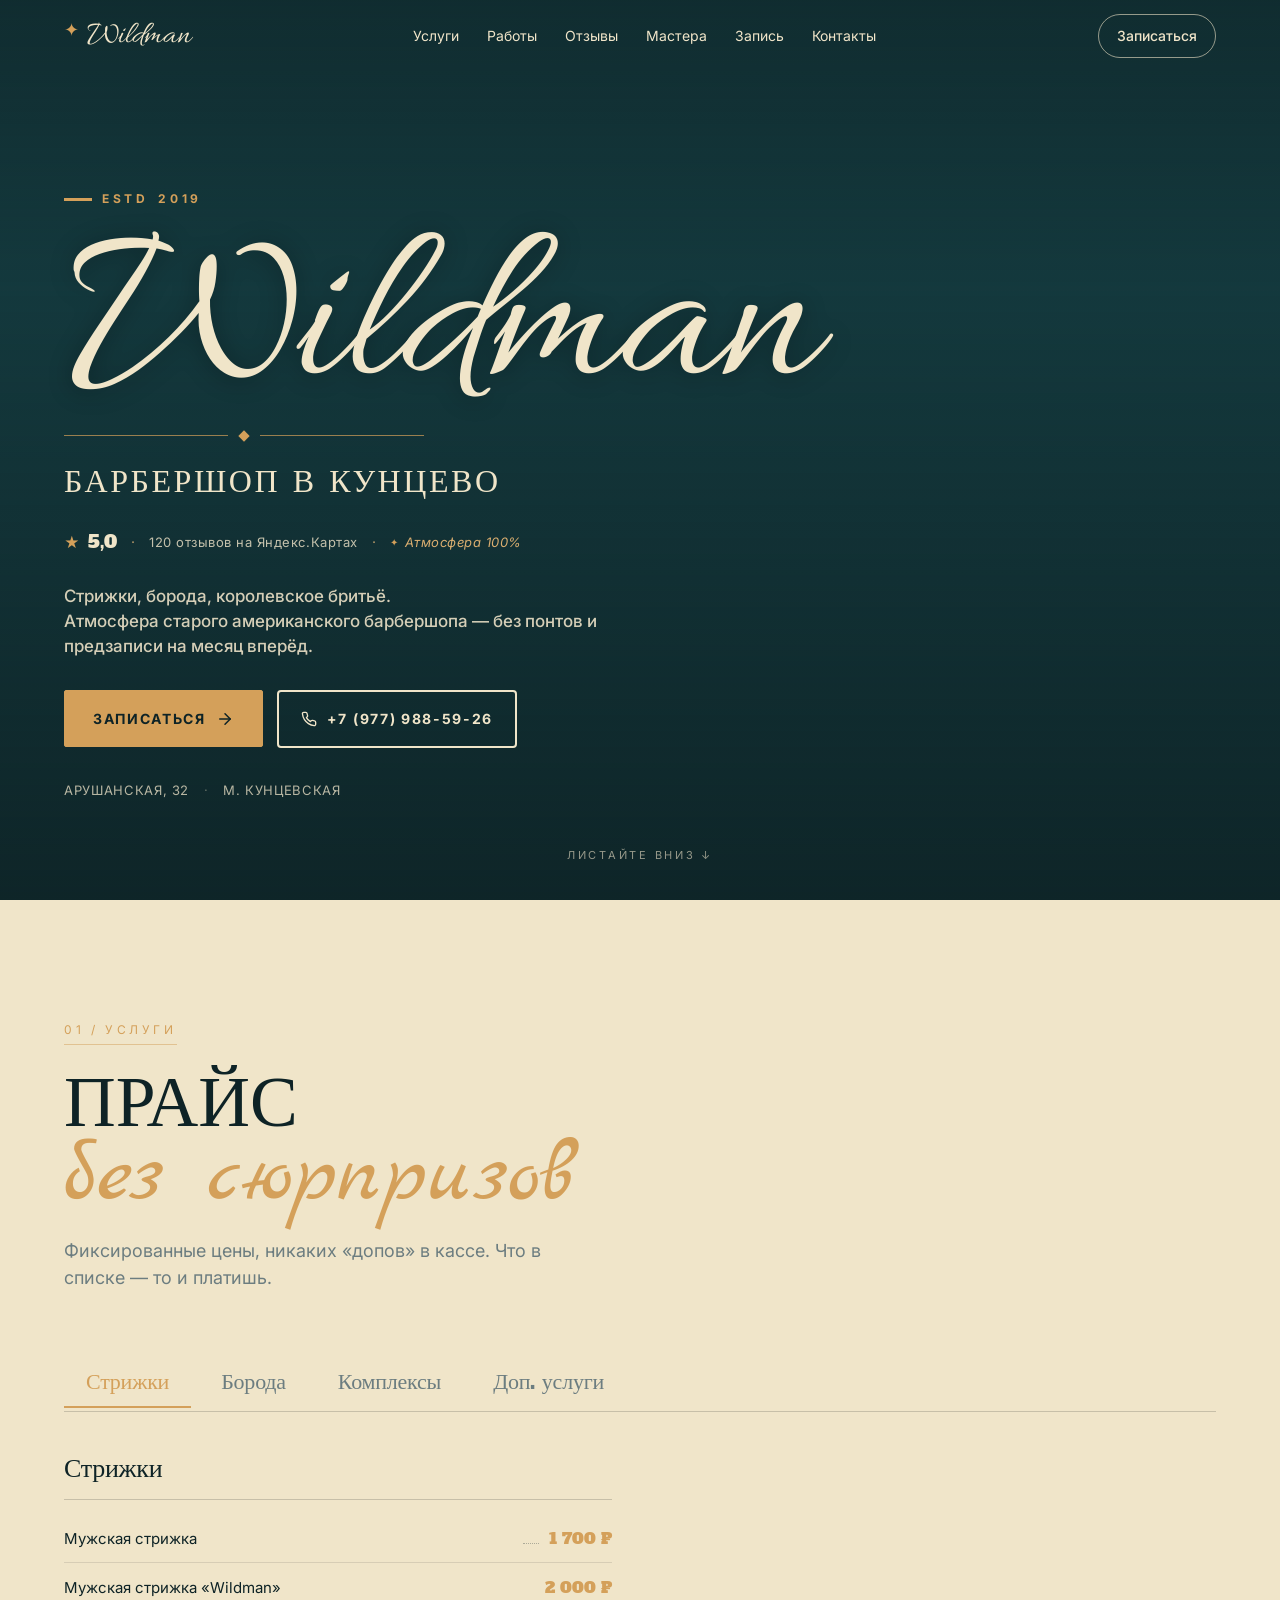
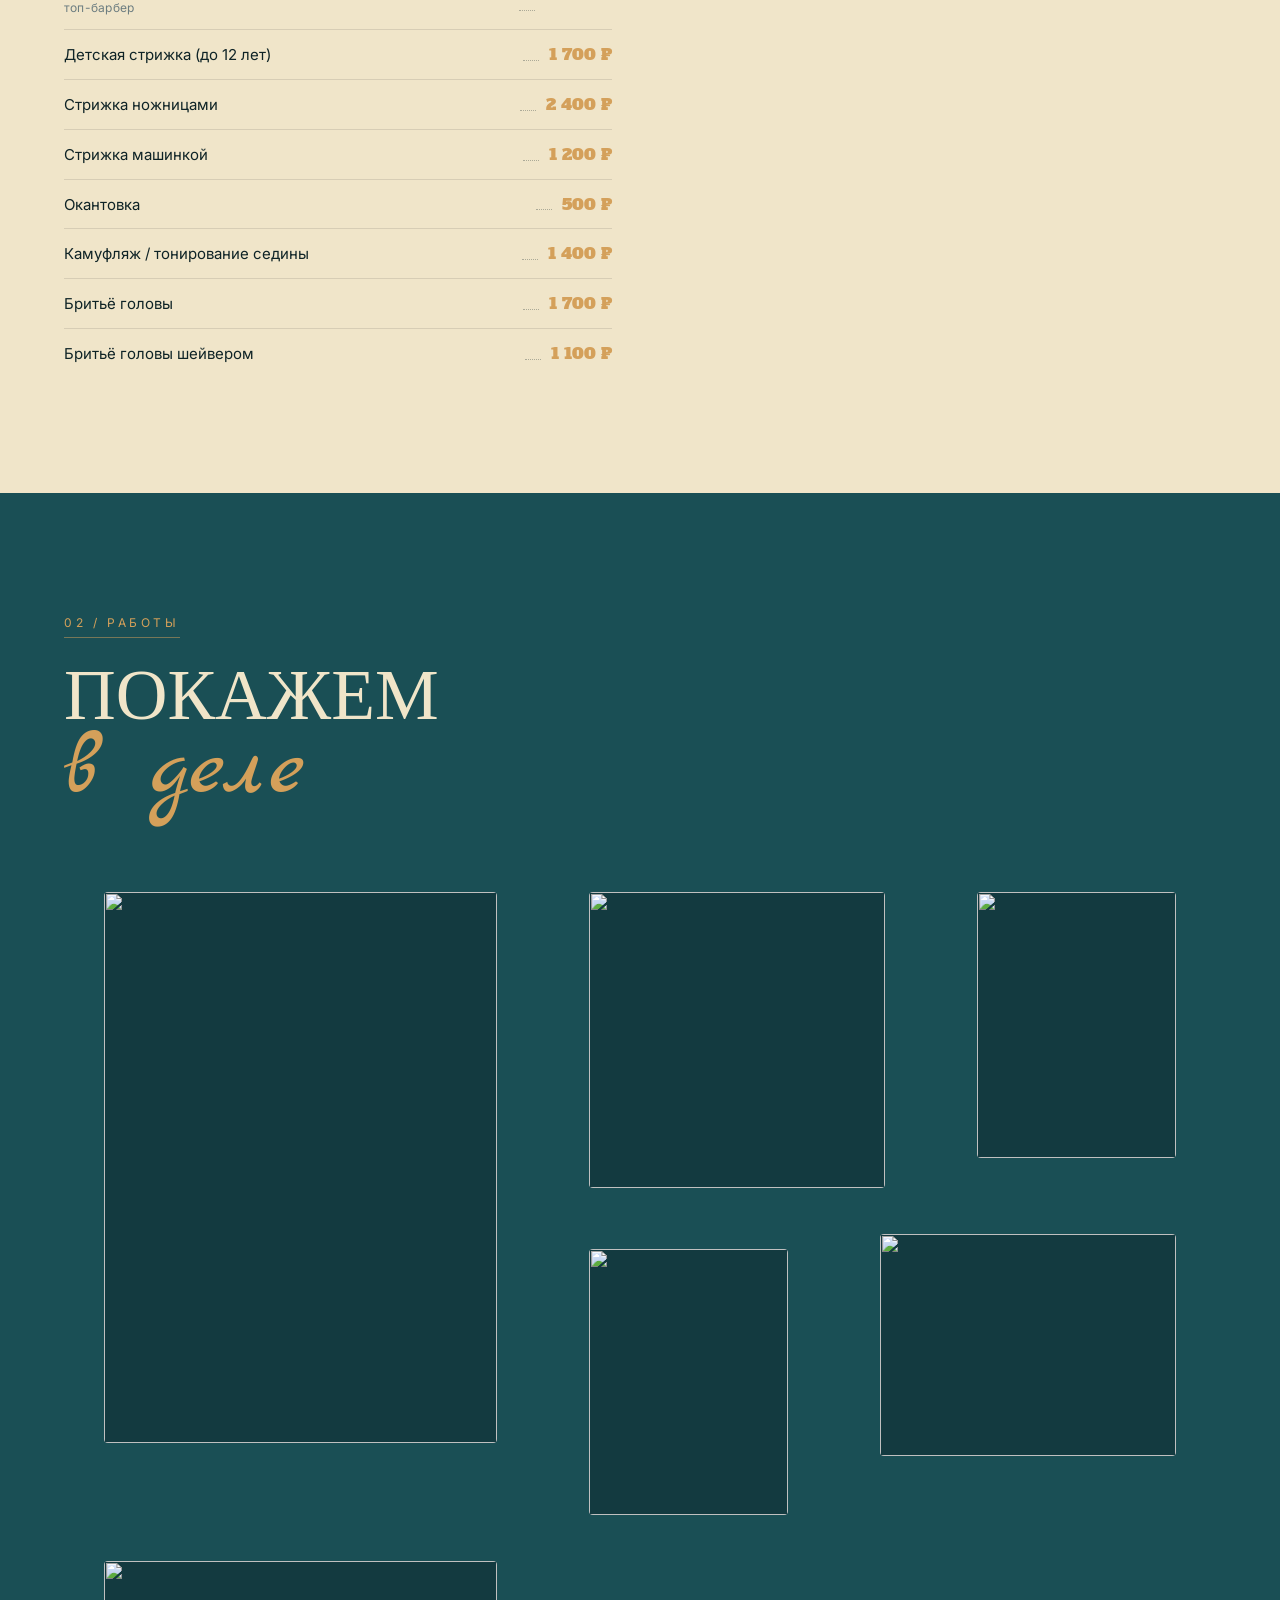
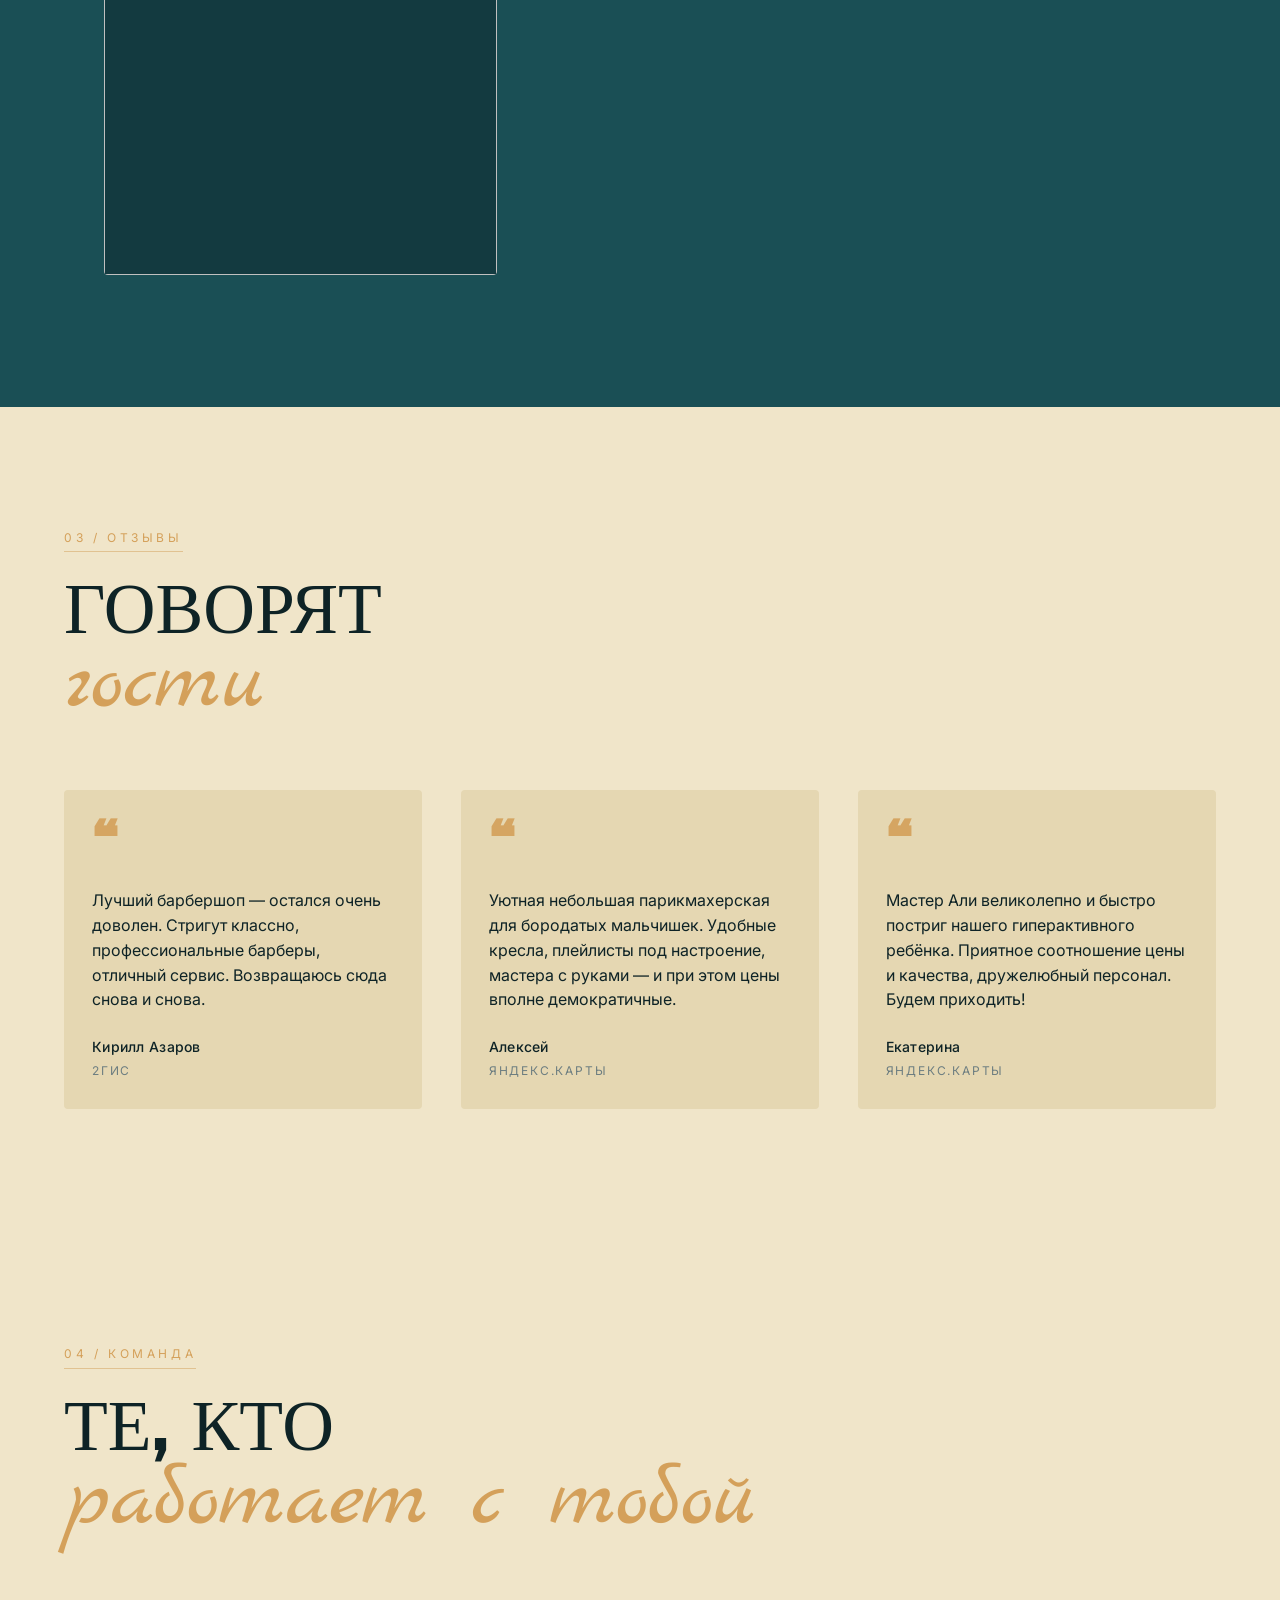
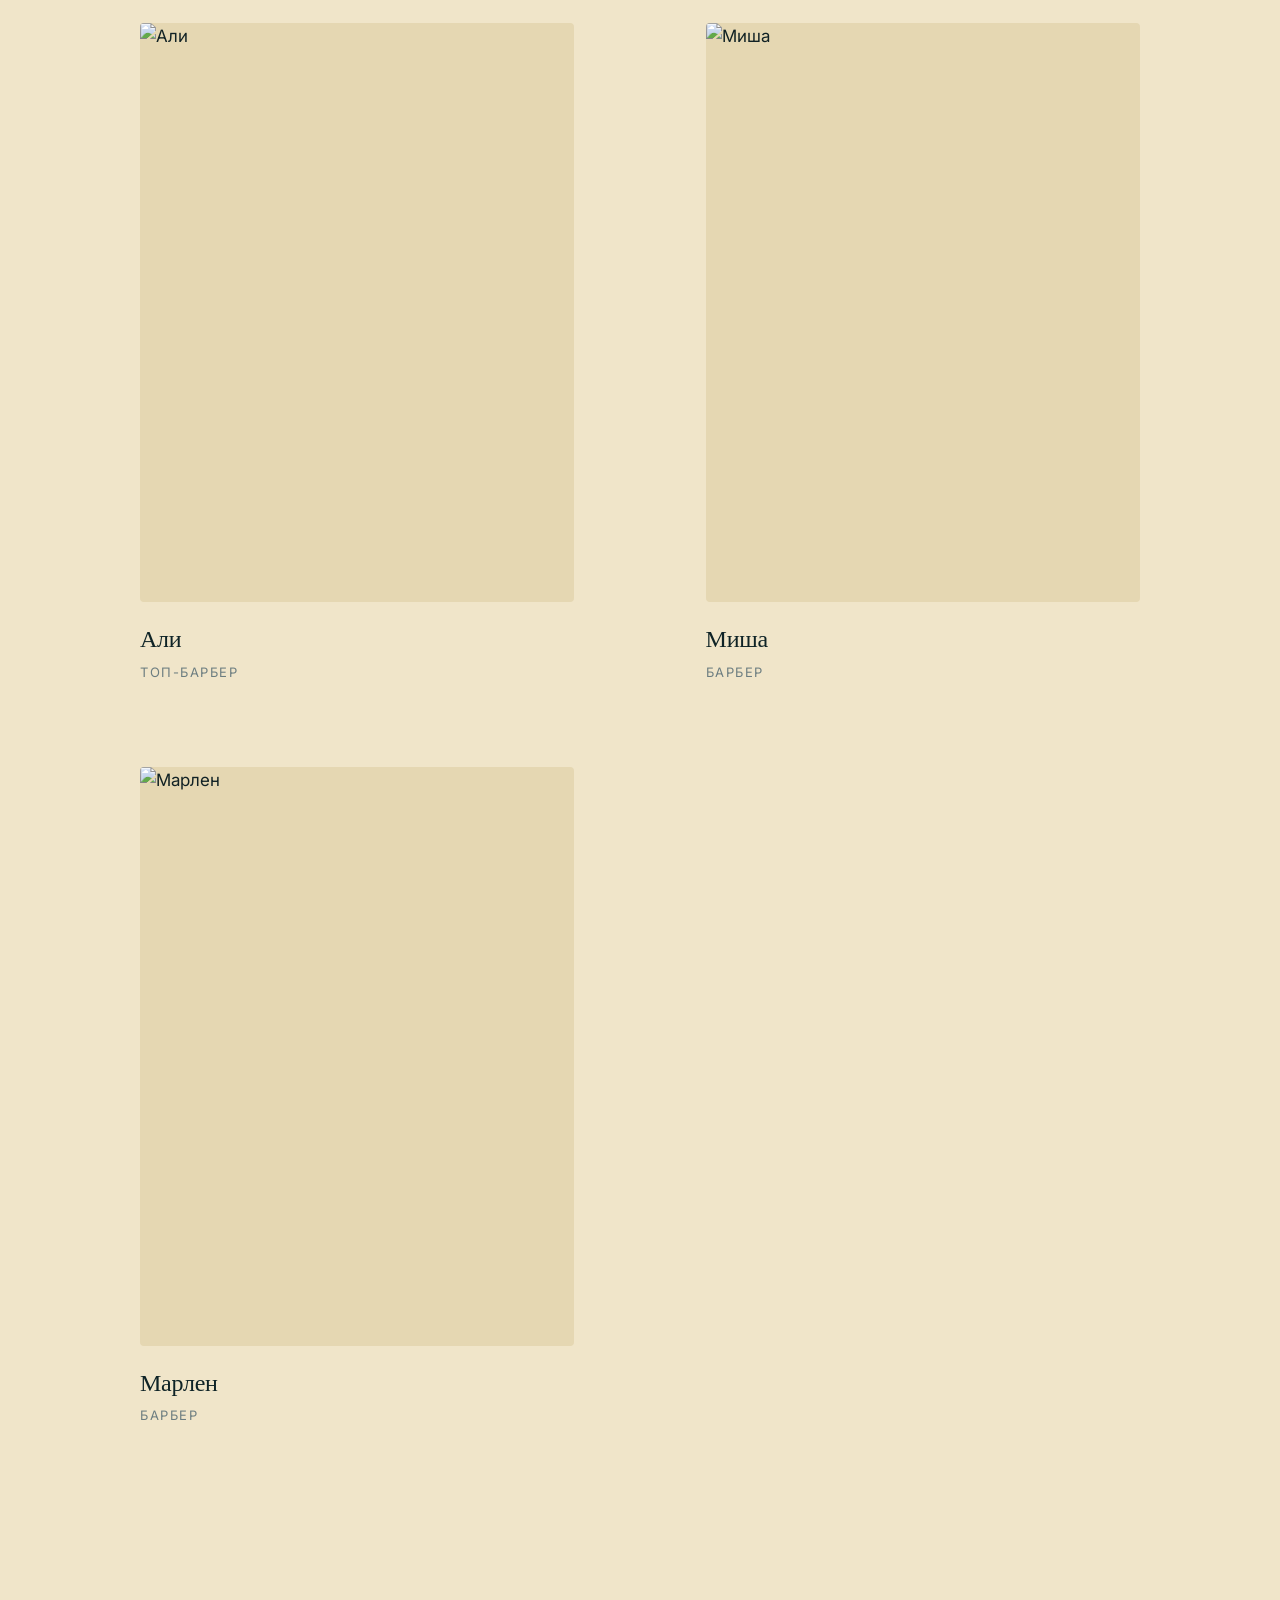
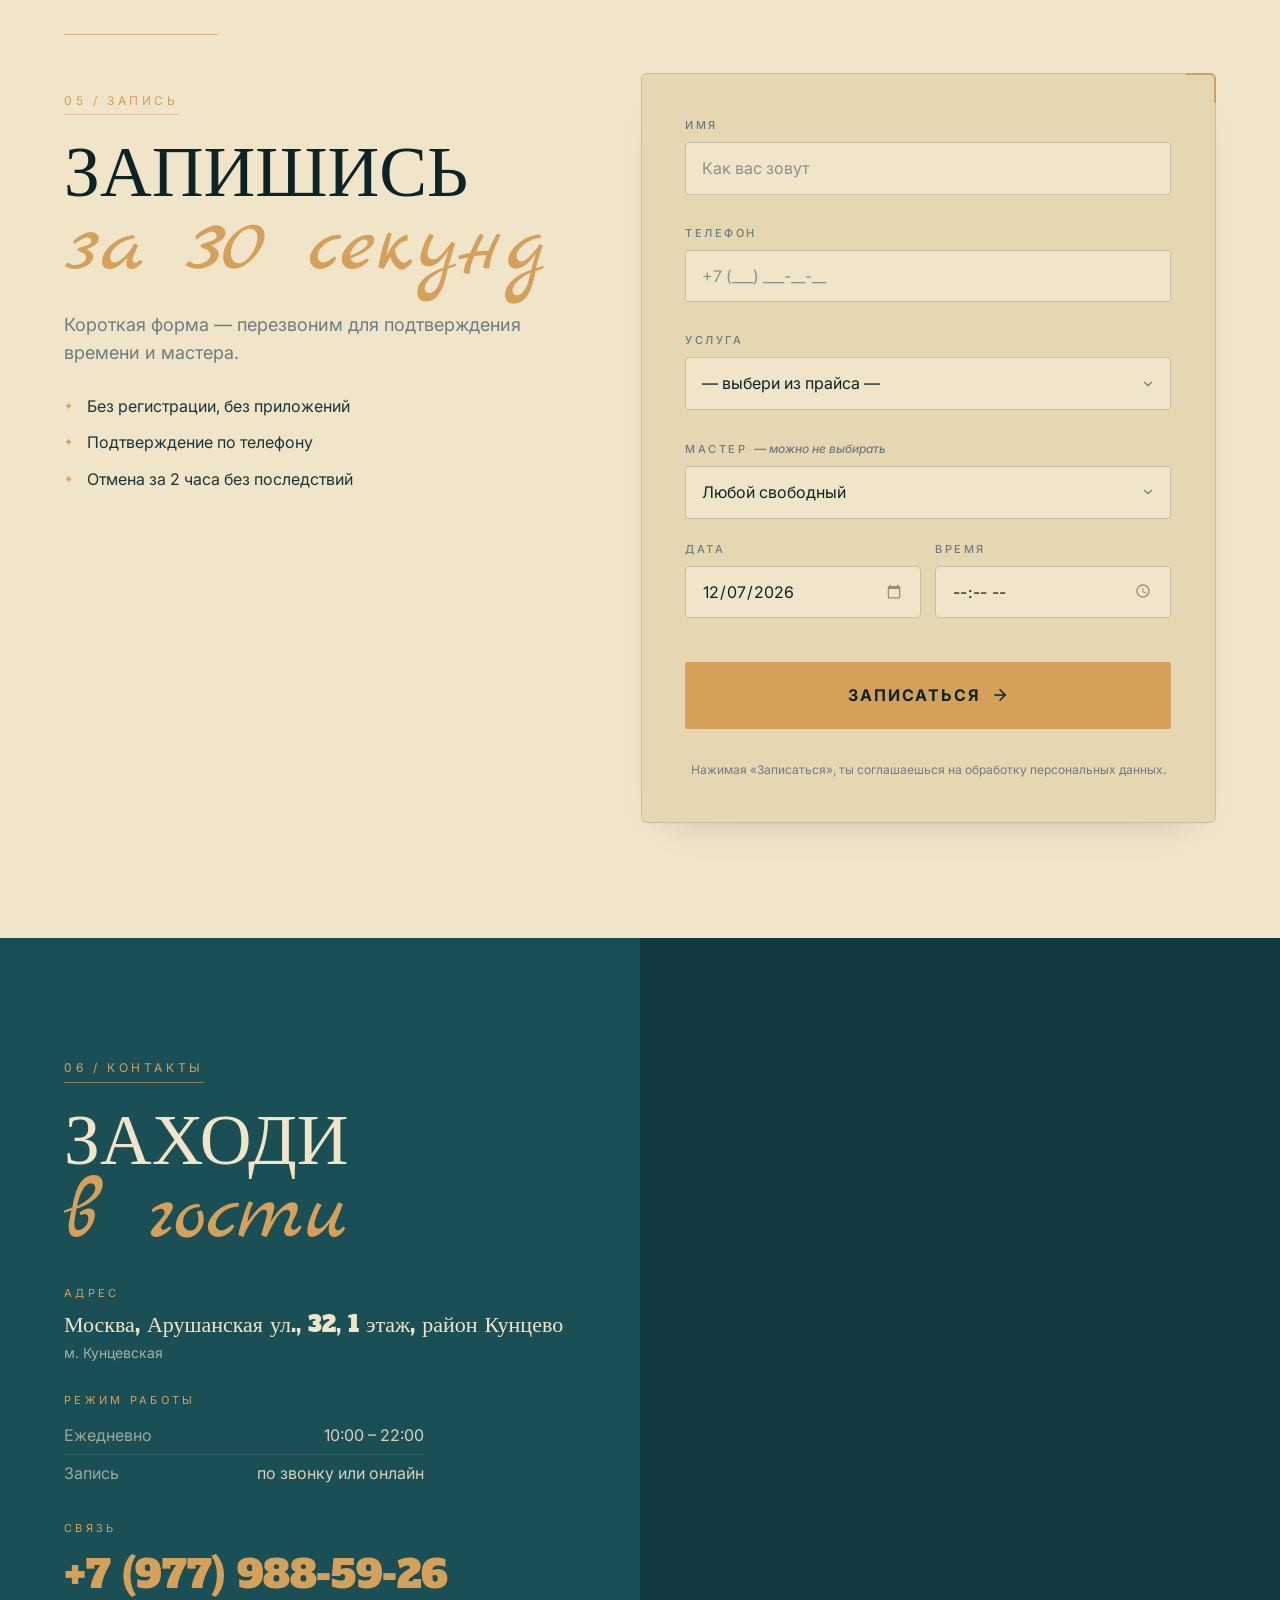
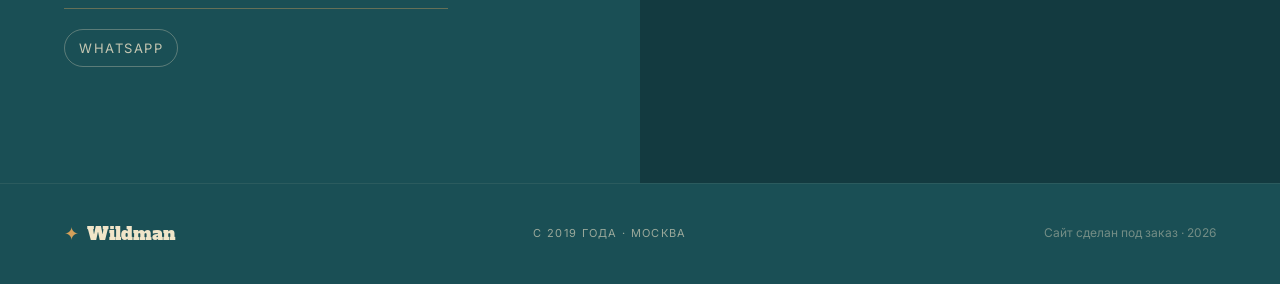
==== index.html @ efe3337f "Wildman — лендинг барбершопа в Кунцево (бирюза+латунь, Allura+Marck+Alfa Slab)" ====
<!DOCTYPE html>
<html lang="ru">
<head>
  <meta charset="UTF-8" />
  <meta name="viewport" content="width=device-width, initial-scale=1, viewport-fit=cover" />
  <title data-bind="title">Wildman · барбершоп в Кунцево</title>
  <meta name="description" content="" data-bind="meta_description" />
  <meta name="theme-color" content="#1A4F55" />

  <link rel="preconnect" href="https://fonts.googleapis.com" />
  <link rel="preconnect" href="https://fonts.gstatic.com" crossorigin />
  <link
    href="https://fonts.googleapis.com/css2?family=Allura&family=Marck+Script&family=Alfa+Slab+One&family=Inter:wght@400;500;600;700&display=swap"
    rel="stylesheet"
  />
  <link rel="stylesheet" href="style.css?v=1" />
</head>
<body>
  <!-- Шапка (мини, прилипает к верху) -->
  <header class="topbar" id="topbar">
    <a class="topbar__brand" href="#top">
      <span class="topbar__mark">✦</span>
      <span data-bind="name">—</span>
    </a>
    <nav class="topbar__nav">
      <a href="#services">Услуги</a>
      <a href="#gallery">Работы</a>
      <a href="#reviews">Отзывы</a>
      <a href="#masters">Мастера</a>
      <a href="#booking">Запись</a>
      <a href="#contacts">Контакты</a>
    </nav>
    <a class="topbar__cta" href="#booking">Записаться</a>
  </header>

  <!-- HERO -->
  <section class="hero" id="top">
    <div class="hero__media" data-bind-style="backgroundImage:hero_image_css"></div>
    <div class="hero__veil"></div>
    <div class="hero__inner">
      <div class="hero__est">
        ESTD <span data-bind="est_year">—</span>
      </div>
      <h1 class="hero__title">
        <span class="hero__title-name" data-bind="name">—</span>
      </h1>
      <div class="hero__rule" aria-hidden="true"><span class="hero__rule__diamond"></span></div>
      <p class="hero__tagline" data-bind="tagline">—</p>
      <div class="hero__trust" id="hero-trust"><!-- наполняется из config.trust --></div>
      <p class="hero__offer" data-bind="offer">—</p>
      <div class="hero__cta-row">
        <a class="btn btn--solid btn--with-arrow" href="#booking">
          <span>Записаться</span>
          <svg class="btn__arrow" viewBox="0 0 24 24" width="18" height="18" fill="none" stroke="currentColor" stroke-width="2" stroke-linecap="round" stroke-linejoin="round" aria-hidden="true"><line x1="5" y1="12" x2="19" y2="12"/><polyline points="12 5 19 12 12 19"/></svg>
        </a>
        <a class="btn btn--ghost btn--with-icon" data-bind-attr="href:phone_tel">
          <svg viewBox="0 0 24 24" width="16" height="16" fill="none" stroke="currentColor" stroke-width="2" stroke-linecap="round" stroke-linejoin="round" aria-hidden="true"><path d="M22 16.92v3a2 2 0 0 1-2.18 2 19.79 19.79 0 0 1-8.63-3.07 19.5 19.5 0 0 1-6-6 19.79 19.79 0 0 1-3.07-8.67A2 2 0 0 1 4.11 2h3a2 2 0 0 1 2 1.72 12.84 12.84 0 0 0 .7 2.81 2 2 0 0 1-.45 2.11L8.09 9.91a16 16 0 0 0 6 6l1.27-1.27a2 2 0 0 1 2.11-.45 12.84 12.84 0 0 0 2.81.7A2 2 0 0 1 22 16.92z"/></svg>
          <span data-bind="phone">—</span>
        </a>
      </div>
      <div class="hero__address">
        <span data-bind="address_short">—</span>
        <span class="dot">·</span>
        <span data-bind="metro">—</span>
      </div>
    </div>
    <div class="hero__scroll">Листайте вниз ↓</div>
  </section>

  <!-- УСЛУГИ -->
  <section class="section section--paper" id="services">
    <div class="section__head">
      <span class="eyebrow">01 / Услуги</span>
      <h2 class="section__title">Прайс<br /><em>без сюрпризов</em></h2>
      <p class="section__lede">
        Фиксированные цены, никаких «допов» в кассе. Что в списке — то и платишь.
      </p>
    </div>
    <div class="services-root" id="services-list">
      <!-- наполняется из config.services (массив → плоский список, объект с tabs[] → табы) -->
    </div>
  </section>

  <!-- ГАЛЕРЕЯ -->
  <section class="section section--dark" id="gallery">
    <div class="section__head section__head--inverse">
      <span class="eyebrow">02 / Работы</span>
      <h2 class="section__title">Покажем<br /><em>в деле</em></h2>
    </div>
    <div class="gallery" id="gallery-grid">
      <!-- наполняется из config.gallery -->
    </div>
  </section>

  <!-- ОТЗЫВЫ -->
  <section class="section section--paper" id="reviews">
    <div class="section__head">
      <span class="eyebrow">03 / Отзывы</span>
      <h2 class="section__title">Говорят<br /><em>гости</em></h2>
    </div>
    <div class="reviews" id="reviews-list">
      <!-- наполняется из config.reviews -->
    </div>
  </section>

  <!-- МАСТЕРА -->
  <section class="section section--paper" id="masters" data-section="masters">
    <div class="section__head">
      <span class="eyebrow">04 / Команда</span>
      <h2 class="section__title">Те, кто<br /><em>работает с тобой</em></h2>
    </div>
    <div class="masters" id="masters-list">
      <!-- наполняется из config.masters -->
    </div>
  </section>

  <!-- ЗАПИСЬ -->
  <section class="section section--paper section--booking" id="booking">
    <div class="booking">
      <div class="booking__head">
        <span class="eyebrow">05 / Запись</span>
        <h2 class="section__title">Запишись<br /><em>за 30 секунд</em></h2>
        <p class="section__lede">
          Короткая форма — перезвоним для подтверждения времени и мастера.
        </p>
        <ul class="booking__points">
          <li><span class="booking__bullet">✦</span> Без регистрации, без приложений</li>
          <li><span class="booking__bullet">✦</span> Подтверждение по телефону</li>
          <li><span class="booking__bullet">✦</span> Отмена за 2 часа без последствий</li>
        </ul>
      </div>

      <form class="booking__form" id="booking-form" novalidate>
        <div class="field">
          <label class="field__label" for="b-name">Имя</label>
          <input class="field__input" id="b-name" name="name" type="text" required minlength="2" autocomplete="given-name" placeholder="Как вас зовут" />
          <div class="field__error" data-error-for="name"></div>
        </div>

        <div class="field">
          <label class="field__label" for="b-phone">Телефон</label>
          <input class="field__input" id="b-phone" name="phone" type="tel" required inputmode="tel" autocomplete="tel" placeholder="+7 (___) ___-__-__" />
          <div class="field__error" data-error-for="phone"></div>
        </div>

        <div class="field">
          <label class="field__label" for="b-service">Услуга</label>
          <div class="field__select-wrap">
            <select class="field__input field__select" id="b-service" name="service" required>
              <option value="">— выбери из прайса —</option>
            </select>
            <svg class="field__select-caret" viewBox="0 0 24 24" width="14" height="14" fill="none" stroke="currentColor" stroke-width="2" stroke-linecap="round" stroke-linejoin="round" aria-hidden="true"><polyline points="6 9 12 15 18 9"/></svg>
          </div>
          <div class="field__error" data-error-for="service"></div>
        </div>

        <div class="field">
          <label class="field__label" for="b-master">
            Мастер <span class="field__opt">— можно не выбирать</span>
          </label>
          <div class="field__select-wrap">
            <select class="field__input field__select" id="b-master" name="master">
              <option value="">Любой свободный</option>
            </select>
            <svg class="field__select-caret" viewBox="0 0 24 24" width="14" height="14" fill="none" stroke="currentColor" stroke-width="2" stroke-linecap="round" stroke-linejoin="round" aria-hidden="true"><polyline points="6 9 12 15 18 9"/></svg>
          </div>
        </div>

        <div class="field-row">
          <div class="field">
            <label class="field__label" for="b-date">Дата</label>
            <input class="field__input" id="b-date" name="date" type="date" required />
            <div class="field__error" data-error-for="date"></div>
          </div>
          <div class="field">
            <label class="field__label" for="b-time">Время</label>
            <input class="field__input" id="b-time" name="time" type="time" required step="900" />
            <div class="field__error" data-error-for="time"></div>
          </div>
        </div>

        <button class="btn btn--solid btn--book btn--with-arrow" type="submit" id="booking-submit">
          <span class="btn__label">Записаться</span>
          <svg class="btn__arrow" viewBox="0 0 24 24" width="18" height="18" fill="none" stroke="currentColor" stroke-width="2" stroke-linecap="round" stroke-linejoin="round" aria-hidden="true"><line x1="5" y1="12" x2="19" y2="12"/><polyline points="12 5 19 12 12 19"/></svg>
          <svg class="btn__spinner" viewBox="0 0 24 24" width="20" height="20" fill="none" stroke="currentColor" stroke-width="2" stroke-linecap="round" aria-hidden="true"><circle cx="12" cy="12" r="9" stroke-opacity=".25"/><path d="M21 12a9 9 0 0 0-9-9"/></svg>
        </button>

        <p class="booking__legal">
          Нажимая «Записаться», ты соглашаешься на обработку персональных данных.
        </p>
      </form>

      <!-- Success state — показывается вместо формы после успешной отправки -->
      <div class="booking__success" id="booking-success" hidden>
        <span class="booking__success-mark">✦</span>
        <h3 class="booking__success-title">Заявка<br /><em>принята</em></h3>
        <p class="booking__success-lede">
          Мы свяжемся с тобой в течение часа, чтобы подтвердить время и мастера.
        </p>
        <div class="booking__success-actions">
          <a class="btn btn--ghost-dark btn--with-icon" data-bind-attr="href:phone_tel">
            <svg viewBox="0 0 24 24" width="16" height="16" fill="none" stroke="currentColor" stroke-width="2" stroke-linecap="round" stroke-linejoin="round" aria-hidden="true"><path d="M22 16.92v3a2 2 0 0 1-2.18 2 19.79 19.79 0 0 1-8.63-3.07 19.5 19.5 0 0 1-6-6 19.79 19.79 0 0 1-3.07-8.67A2 2 0 0 1 4.11 2h3a2 2 0 0 1 2 1.72 12.84 12.84 0 0 0 .7 2.81 2 2 0 0 1-.45 2.11L8.09 9.91a16 16 0 0 0 6 6l1.27-1.27a2 2 0 0 1 2.11-.45 12.84 12.84 0 0 0 2.81.7A2 2 0 0 1 22 16.92z"/></svg>
            <span>Позвонить сейчас</span>
          </a>
          <button class="booking__again" id="booking-again" type="button">или записаться ещё раз</button>
        </div>
      </div>
    </div>
  </section>

  <!-- КОНТАКТЫ -->
  <section class="section section--dark section--contacts" id="contacts">
    <div class="contacts">
      <div class="contacts__col contacts__col--info">
        <span class="eyebrow eyebrow--inverse">06 / Контакты</span>
        <h2 class="section__title section__title--inverse">
          Заходи<br /><em>в гости</em>
        </h2>

        <div class="contacts__block">
          <div class="contacts__label">Адрес</div>
          <div class="contacts__value" data-bind="address">—</div>
          <div class="contacts__sub" data-bind="metro">—</div>
        </div>

        <div class="contacts__block">
          <div class="contacts__label">Режим работы</div>
          <ul class="hours" id="hours-list">
            <!-- наполняется из config.hours -->
          </ul>
        </div>

        <div class="contacts__block">
          <div class="contacts__label">Связь</div>
          <a class="contacts__phone" data-bind-attr="href:phone_tel">
            <span data-bind="phone">—</span>
          </a>
          <div class="contacts__socials" id="contacts-socials">
            <!-- наполняется из config.* -->
          </div>
        </div>
      </div>

      <div class="contacts__col contacts__col--map">
        <div class="map" id="map">
          <!-- iframe вставляется через script.js, если задан config.map_embed_src -->
        </div>
      </div>
    </div>
  </section>

  <!-- ФУТЕР -->
  <footer class="footer">
    <div class="footer__brand">
      <span class="footer__mark">✦</span>
      <span data-bind="name">—</span>
    </div>
    <div class="footer__est">
      С <span data-bind="est_year">—</span> года · Москва
    </div>
    <div class="footer__signature">
      Сайт сделан под заказ · <span class="footer__year" id="footer-year"></span>
    </div>
  </footer>

  <!-- Плавающая кнопка записи для мобилы -->
  <a class="fab" href="#booking" aria-label="Записаться">
    <svg viewBox="0 0 24 24" width="20" height="20" fill="none" stroke="currentColor" stroke-width="2" stroke-linecap="round" stroke-linejoin="round" aria-hidden="true">
      <rect x="3" y="4" width="18" height="18" rx="2" ry="2"/>
      <line x1="16" y1="2" x2="16" y2="6"/>
      <line x1="8" y1="2" x2="8" y2="6"/>
      <line x1="3" y1="10" x2="21" y2="10"/>
      <polyline points="9 16 11 18 15 14"/>
    </svg>
    <span class="fab__label">Записаться</span>
  </a>

  <script src="config.js?v=1"></script>
  <script src="script.js?v=1"></script>
</body>
</html>
---- style.css ----
/* ============================================================
   WILDMAN · Барбершоп — Vintage Americana (бирюза + латунь)
   Шрифты: Alfa Slab One (display, slab) + Allura (script, Morgan's-style)
            + Inter (body)
   ============================================================ */

:root {
  /* Цвета (переопределяются из config.js через JS) */
  --accent: #D4A05A;
  --accent-dark: #A47836;
  --ink: #0E2326;
  --ink-soft: #1B3539;
  --muted: #6C7D80;
  --line: #C7BFA8;
  --paper: #F0E5C9;
  --paper-soft: #E5D7B2;
  --paper-dark: #1A4F55;
  --paper-dark-soft: #133A40;

  /* Типографика — Vintage Americana */
  --display: "Alfa Slab One", "Old Standard TT", "Times New Roman", serif;
  /* Marck Script — кириллица OK, Allura оставляем для брендового "Wildman" (латиница) */
  --script:       "Marck Script", "Brush Script MT", "Lucida Handwriting", cursive;
  --script-latin: "Allura", "Brush Script MT", "Lucida Handwriting", cursive;
  --body:    "Inter", -apple-system, BlinkMacSystemFont, "Segoe UI", sans-serif;

  /* Ритм */
  --section-px: clamp(20px, 5vw, 96px);
  --section-py: clamp(64px, 9vw, 140px);
  --max-w: 1320px;
}

* { box-sizing: border-box; }
html { scroll-behavior: smooth; }
body {
  margin: 0;
  font-family: var(--body);
  font-size: 17px;
  line-height: 1.55;
  color: var(--ink);
  /* Тёмный фон под всем сайтом — чтобы iOS safe-area сверху/снизу не была белой */
  background: var(--paper-dark);
  -webkit-font-smoothing: antialiased;
  text-rendering: optimizeLegibility;
}
img { max-width: 100%; display: block; }
a { color: inherit; text-decoration: none; }
button { font: inherit; cursor: pointer; }

/* ===== TOPBAR ===== */
.topbar {
  position: fixed; top: 0; left: 0; right: 0; z-index: 50;
  padding-top: max(14px, env(safe-area-inset-top));
  padding-bottom: 14px;
  padding-left: var(--section-px); padding-right: var(--section-px);
  display: flex; align-items: center; justify-content: space-between;
  /* Прозрачный над hero — фон появляется только при скролле */
  background: transparent;
  border-bottom: 1px solid transparent;
  transition: background .25s, border-color .2s, padding .2s, backdrop-filter .25s;
}
.topbar.is-scrolled {
  background: color-mix(in srgb, var(--paper) 92%, transparent);
  backdrop-filter: blur(12px);
  -webkit-backdrop-filter: blur(12px);
  border-bottom-color: var(--line);
  padding-top: max(10px, env(safe-area-inset-top));
  padding-bottom: 10px;
}
/* Над hero (когда topbar прозрачный) текст белый, чтобы читался на фото */
.topbar:not(.is-scrolled) .topbar__brand,
.topbar:not(.is-scrolled) .topbar__nav a { color: var(--paper); }
.topbar:not(.is-scrolled) .topbar__cta {
  color: var(--paper);
  border-color: color-mix(in srgb, var(--paper) 60%, transparent);
}
.topbar:not(.is-scrolled) .topbar__cta:hover {
  background: var(--paper); color: var(--ink); border-color: var(--paper);
}
.topbar__brand {
  display: inline-flex; align-items: center; gap: 8px;
  font-family: var(--script-latin); font-weight: 400;
  font-size: 32px; letter-spacing: 0;
  line-height: 1;
}
.topbar__mark { color: var(--accent); font-size: 18px; transform: translateY(-3px); }
.topbar__nav { display: flex; gap: 28px; font-size: 14px; }
.topbar__nav a {
  position: relative; padding: 6px 0;
  color: var(--ink-soft); transition: color .15s;
}
.topbar__nav a:hover { color: var(--accent); }
.topbar__cta {
  padding: 10px 18px;
  border: 1px solid var(--ink);
  border-radius: 999px;
  font-size: 14px; font-weight: 500;
  transition: background .15s, color .15s;
}
.topbar__cta:hover { background: var(--ink); color: var(--paper); }

@media (max-width: 820px) {
  .topbar { padding: 10px 16px; }
  .topbar__nav { display: none; }
  .topbar__brand { font-size: 18px; }
  .topbar__cta { padding: 8px 14px; font-size: 13px; }
}

/* ===== HERO ===== */
.hero {
  position: relative; min-height: 100vh;
  display: flex; align-items: flex-end;
  padding: 120px var(--section-px) clamp(60px, 8vw, 100px);
  color: var(--paper); overflow: hidden;
}
.hero__media {
  position: absolute; inset: 0;
  background-size: cover; background-position: center;
  transform: scale(1.05);
  animation: heroZoom 18s ease-out forwards;
}
@keyframes heroZoom { to { transform: scale(1); } }
.hero__veil {
  position: absolute; inset: 0;
  background: linear-gradient(
    180deg,
    rgba(14, 35, 38, .78) 0%,
    rgba(14, 35, 38, .50) 32%,
    rgba(14, 35, 38, .95) 100%
  );
}
.hero__inner {
  position: relative;
  max-width: 880px;
  width: 100%;
}
.hero__est {
  display: inline-flex; align-items: center; gap: 10px;
  font-family: var(--body);
  font-size: 12px; font-weight: 700;
  letter-spacing: .3em; text-transform: uppercase;
  color: var(--accent);
  padding: 6px 14px 6px 0;
  margin-bottom: 22px;
  animation: fadeUp .8s .1s both;
}
.hero__est::before {
  content: "";
  display: inline-block;
  width: 28px; height: 3px;
  background: var(--accent);
}
.hero__title {
  font-family: var(--script-latin);
  font-weight: 400;
  font-size: clamp(96px, 18vw, 280px);
  line-height: .82;
  letter-spacing: 0;
  text-transform: none;
  margin: 0 0 6px;
  color: var(--paper);
  text-shadow: 0 2px 24px rgba(0,0,0,.3);
  animation: fadeUp .9s .25s both;
}
.hero__title-name {
  display: inline-block;
  padding: 0 .02em;
}
/* двойная латунная линейка-разделитель под названием — как на старых вывесках */
.hero__rule {
  display: flex; align-items: center; gap: 12px;
  max-width: 360px;
  margin: 0 0 22px;
  animation: fadeUp .9s .35s both;
}
.hero__rule::before,
.hero__rule::after {
  content: "";
  flex: 1;
  height: 1px;
  background: var(--accent);
  opacity: .7;
}
.hero__rule__diamond {
  width: 8px; height: 8px;
  background: var(--accent);
  transform: rotate(45deg);
}
.hero__tagline {
  font-family: var(--display);
  font-size: clamp(18px, 2.6vw, 32px);
  font-weight: 400;
  font-style: normal;
  text-transform: uppercase;
  letter-spacing: .08em;
  margin: 0 0 28px;
  line-height: 1.2;
  max-width: 720px;
  color: var(--paper);
  animation: fadeUp .9s .4s both;
}
.hero__trust {
  display: flex; flex-wrap: wrap; align-items: center;
  gap: 14px;
  margin: 0 0 28px;
  font-size: 13px;
  letter-spacing: .04em;
  color: color-mix(in srgb, var(--paper) 80%, transparent);
  animation: fadeUp .9s .5s both;
}
.hero__trust:empty { display: none; }
.hero__trust-rating {
  display: inline-flex; align-items: center; gap: 7px;
  color: var(--paper);
}
.hero__trust-star { color: var(--accent); font-size: 15px; line-height: 1; }
.hero__trust-rating strong {
  font-family: var(--display); font-weight: 400;
  font-size: 18px; letter-spacing: 0;
}
.hero__trust-sep {
  color: color-mix(in srgb, var(--accent) 75%, var(--paper));
  font-size: 14px;
  opacity: .8;
  user-select: none;
}
.hero__trust-award {
  display: inline-flex; align-items: center; gap: 6px;
  font-style: italic;
  color: color-mix(in srgb, var(--accent) 80%, var(--paper));
}
.hero__trust-award::before {
  content: "✦";
  color: var(--accent);
  font-size: 10px;
  font-style: normal;
}
.hero__offer {
  font-family: var(--body);
  font-size: 17px;
  font-weight: 500;
  line-height: 1.45;
  max-width: 560px;
  margin: 0 0 32px;
  white-space: pre-line;
  color: color-mix(in srgb, var(--paper) 88%, transparent);
  animation: fadeUp .9s .55s both;
}
.hero__cta-row {
  display: flex; flex-wrap: wrap; gap: 14px;
  margin-bottom: 32px;
  animation: fadeUp .9s .7s both;
}
.hero__address {
  font-size: 13px;
  letter-spacing: .05em;
  text-transform: uppercase;
  color: color-mix(in srgb, var(--paper) 75%, transparent);
  animation: fadeUp .9s .85s both;
}
.hero__address .dot { margin: 0 10px; opacity: .5; }
.hero__scroll {
  position: absolute;
  left: 50%; transform: translateX(-50%);
  bottom: clamp(20px, 4vw, 36px);
  font-size: 11px; letter-spacing: .25em; text-transform: uppercase;
  color: color-mix(in srgb, var(--paper) 60%, transparent);
  white-space: nowrap;
  animation: scrollFadeUp 1s 1s both, scrollBounce 2.6s 2s ease-in-out infinite;
}
@keyframes fadeUp { from { opacity: 0; transform: translateY(24px); } to { opacity: 1; transform: none; } }
@keyframes scrollFadeUp { from { opacity: 0; transform: translate(-50%, 24px); } to { opacity: 1; transform: translate(-50%, 0); } }
@keyframes scrollBounce { 0%, 100% { transform: translate(-50%, 0); } 50% { transform: translate(-50%, 8px); } }

@media (max-width: 600px) {
  .hero { min-height: 94vh; padding-bottom: 80px; }
  .hero__scroll { display: none; }
  .hero__address { font-size: 12px; }
  .hero__cta-row { width: 100%; }
}

/* ===== BUTTONS ===== */
.btn {
  display: inline-flex; align-items: center; gap: 10px;
  padding: 17px 28px;
  border-radius: 4px;
  font-family: var(--body);
  font-size: 14px; font-weight: 700;
  letter-spacing: .12em;
  text-transform: uppercase;
  transition: transform .15s, background .15s, color .15s, border-color .15s, box-shadow .15s;
}
.btn:active { transform: translateY(1px); }
.btn--solid {
  background: var(--accent); color: var(--ink);
  border: 1px solid var(--accent);
  box-shadow: none;
  border-radius: 2px;
}
.btn--solid:hover {
  background: var(--accent-dark); border-color: var(--accent-dark);
  color: var(--paper);
}
.btn--solid .btn__phone {
  font-family: var(--display); font-weight: 500; font-size: 16px;
  opacity: .85;
}
.btn--ghost {
  background: transparent; color: var(--paper);
  border: 2px solid var(--paper);
}
.btn--ghost:hover {
  background: var(--paper); color: var(--ink);
}
.btn--ghost-dark {
  background: transparent; color: var(--ink);
  border: 1px solid var(--ink);
}
.btn--ghost-dark:hover { background: var(--ink); color: var(--paper); }
.btn--with-arrow .btn__arrow { transition: transform .25s cubic-bezier(.5,.05,.2,1); }
.btn--with-arrow:hover .btn__arrow { transform: translateX(4px); }
.btn--with-icon { padding: 14px 22px; }
.btn--book {
  padding: 20px 32px;
  font-size: 16px;
  width: 100%;
  justify-content: center;
}
.btn--book .btn__spinner { display: none; animation: spin 1s linear infinite; }
.btn--book.is-loading { pointer-events: none; opacity: .85; }
.btn--book.is-loading .btn__label,
.btn--book.is-loading .btn__arrow { display: none; }
.btn--book.is-loading .btn__spinner { display: inline-block; }
@keyframes spin { to { transform: rotate(360deg); } }

/* ===== SECTIONS ===== */
.section {
  padding: var(--section-py) var(--section-px);
  position: relative;
}
.section--paper { background: var(--paper); color: var(--ink); }
.section--dark { background: var(--paper-dark); color: var(--paper); }
.section__head { max-width: var(--max-w); margin: 0 auto clamp(40px, 5vw, 72px); }
.section__head--inverse { color: var(--paper); }
.eyebrow {
  display: inline-block;
  font-size: 12px; letter-spacing: .3em; text-transform: uppercase;
  color: var(--accent); margin-bottom: 20px;
  padding-bottom: 4px;
  border-bottom: 1px solid color-mix(in srgb, var(--accent) 50%, transparent);
}
.eyebrow--inverse { color: var(--accent); border-bottom-color: color-mix(in srgb, var(--accent) 60%, transparent); }
.section__title {
  font-family: var(--display);
  font-weight: 400;
  font-size: clamp(40px, 5.6vw, 84px);
  line-height: 1.02;
  letter-spacing: 0;
  text-transform: uppercase;
  margin: 0 0 18px;
  max-width: 900px;
}
.section__title em {
  font-family: var(--script);
  font-style: normal;
  text-transform: none;
  color: var(--accent);
  font-weight: 400;
  font-size: 1.25em;
  line-height: .9;
  letter-spacing: 0;
}
.section__title--inverse em { color: var(--accent); }
.section__lede {
  font-size: 18px;
  max-width: 540px;
  color: var(--muted);
  margin: 0;
}

/* ===== SERVICES ===== */
.services {
  list-style: none; padding: 0; margin: 0 auto;
  max-width: var(--max-w);
  border-top: 1px solid var(--line);
}
.services__item {
  display: grid;
  grid-template-columns: 60px 1fr auto auto;
  gap: 24px;
  align-items: baseline;
  padding: 28px 0;
  border-bottom: 1px solid var(--line);
  transition: padding .25s, background .25s;
}
.services__item:hover { padding-left: 12px; padding-right: 12px; background: var(--paper-soft); }
.services__num {
  font-family: var(--display);
  font-style: italic;
  font-size: 18px;
  color: var(--accent);
}
.services__title {
  font-family: var(--display);
  font-size: clamp(22px, 2.3vw, 30px);
  font-weight: 500;
  letter-spacing: -.01em;
  line-height: 1.15;
}
.services__note {
  font-size: 13px;
  color: var(--muted);
  letter-spacing: .02em;
  text-align: right;
}
.services__price {
  font-family: var(--display);
  font-size: clamp(20px, 2.2vw, 28px);
  font-weight: 500;
  color: var(--ink);
  white-space: nowrap;
  min-width: 130px;
  text-align: right;
}

@media (max-width: 700px) {
  .services__item {
    grid-template-columns: 32px 1fr;
    gap: 12px;
    padding: 22px 0;
  }
  .services__item:hover { padding-left: 0; padding-right: 0; background: transparent; }
  .services__title { font-size: 19px; grid-column: 2; }
  .services__num { font-size: 14px; align-self: start; padding-top: 4px; }
  .services__price { grid-column: 2; text-align: left; font-size: 18px; min-width: 0; margin-top: 4px; }
  .services__note { grid-column: 2; text-align: left; }
}

/* ===== SERVICES — TABBED (по уровню мастера) ===== */
.services-root--tabs {
  max-width: var(--max-w);
  margin: 0 auto;
}

/* Таб-навигация */
.srv-nav {
  display: flex;
  flex-wrap: wrap;
  gap: 8px;
  margin-bottom: 36px;
  border-bottom: 1px solid var(--line);
  padding-bottom: 4px;
}
.srv-tab {
  appearance: none;
  border: 0;
  background: transparent;
  padding: 14px 22px;
  cursor: pointer;
  display: flex;
  flex-direction: column;
  align-items: flex-start;
  gap: 2px;
  color: var(--muted);
  border-bottom: 2px solid transparent;
  margin-bottom: -1px;
  transition: color .2s, border-color .2s;
  text-align: left;
}
.srv-tab:hover { color: var(--ink); }
.srv-tab.is-active {
  color: var(--accent);
  border-bottom-color: var(--accent);
}
.srv-tab__name {
  font-family: var(--display);
  font-size: clamp(18px, 2vw, 22px);
  font-weight: 500;
  letter-spacing: -.01em;
  line-height: 1;
}
.srv-tab__sub {
  font-size: 11px;
  letter-spacing: .15em;
  text-transform: uppercase;
  color: var(--muted);
}

/* Панели */
.srv-panel { display: none; }
.srv-panel.is-active { display: block; animation: fadeUp .35s ease-out; }

/* Группы — 2 колонки на десктопе */
.srv-groups {
  display: grid;
  grid-template-columns: repeat(2, minmax(0, 1fr));
  column-gap: 56px;
  row-gap: 36px;
}
.srv-group {
  break-inside: avoid;
}
.srv-group__title {
  font-family: var(--display);
  font-size: clamp(20px, 2.1vw, 26px);
  font-weight: 500;
  letter-spacing: -.01em;
  color: var(--ink);
  margin: 0 0 14px;
  padding-bottom: 10px;
  border-bottom: 1px solid var(--line);
}
.srv-list {
  list-style: none;
  margin: 0;
  padding: 0;
}
.srv-row {
  display: grid;
  grid-template-columns: 1fr auto auto;
  align-items: baseline;
  gap: 10px;
  padding: 12px 0;
  border-bottom: 1px solid color-mix(in srgb, var(--line) 60%, transparent);
}
.srv-row:last-child { border-bottom: 0; }
.srv-row__title {
  font-size: 15px;
  line-height: 1.4;
  color: var(--ink);
}
.srv-row__note {
  display: block;
  font-size: 12px;
  color: var(--muted);
  letter-spacing: .02em;
  margin-top: 2px;
}
.srv-row__dots {
  border-bottom: 1px dotted color-mix(in srgb, var(--ink) 30%, transparent);
  height: 1px;
  align-self: end;
  margin-bottom: 6px;
  min-width: 16px;
}
.srv-row__price {
  font-family: var(--display);
  font-size: 16px;
  font-weight: 500;
  color: var(--accent);
  white-space: nowrap;
  text-align: right;
}

@media (max-width: 820px) {
  .srv-groups { grid-template-columns: 1fr; column-gap: 0; row-gap: 28px; }
  .srv-nav {
    flex-wrap: nowrap;
    overflow-x: auto;
    -webkit-overflow-scrolling: touch;
    scrollbar-width: thin;
  }
  .srv-tab { padding: 12px 16px; flex-shrink: 0; }
  .srv-tab__name { font-size: 16px; }
  .srv-tab__sub { font-size: 10px; }
  .srv-row { grid-template-columns: 1fr auto; }
  .srv-row__dots { display: none; }
}

/* ===== GALLERY ===== */
.gallery {
  max-width: var(--max-w); margin: 0 auto;
  display: grid;
  grid-template-columns: repeat(12, 1fr);
  gap: 12px;
  align-items: start;
}
.gallery__item {
  position: relative;
  overflow: hidden;
  border-radius: 4px;
  background: var(--paper-dark-soft);
  aspect-ratio: 4 / 5;
}
/* Асимметричный паттерн для первых 6: */
.gallery__item:nth-child(1) { grid-column: span 5; grid-row: span 2; aspect-ratio: 5 / 7; }
.gallery__item:nth-child(2) { grid-column: span 4; aspect-ratio: 1 / 1; }
.gallery__item:nth-child(3) { grid-column: span 3; aspect-ratio: 3 / 4; }
.gallery__item:nth-child(4) { grid-column: span 3; aspect-ratio: 3 / 4; margin-top: 32px; }
.gallery__item:nth-child(5) { grid-column: span 4; aspect-ratio: 4 / 3; }
.gallery__item:nth-child(6) { grid-column: span 5; aspect-ratio: 5 / 4; }
.gallery__item:nth-child(n+7) { grid-column: span 4; }
.gallery__img {
  width: 100%; height: 100%;
  object-fit: cover;
  transition: transform .8s cubic-bezier(.16,.84,.44,1);
  filter: saturate(.92);
}
.gallery__item:hover .gallery__img { transform: scale(1.04); }
@media (max-width: 820px) {
  .gallery { grid-template-columns: repeat(2, 1fr); gap: 10px; }
  .gallery__item,
  .gallery__item:nth-child(n+7) { grid-column: span 1; grid-row: auto; margin-top: 0; aspect-ratio: 4 / 5; }
  /* Намеренный «масонри-ритм» — разные пропорции и небольшие сдвиги, чтобы плитка не была линейкой */
  .gallery__item:nth-child(1) { grid-column: 1 / -1; aspect-ratio: 5 / 4; }
  .gallery__item:nth-child(2) { aspect-ratio: 3 / 4; }
  .gallery__item:nth-child(3) { aspect-ratio: 1 / 1; margin-top: 24px; }
  .gallery__item:nth-child(4) { aspect-ratio: 5 / 6; }
  .gallery__item:nth-child(5) { aspect-ratio: 4 / 5; margin-top: 18px; }
  .gallery__item:nth-child(6) { aspect-ratio: 3 / 4; }
}

/* ===== REVIEWS ===== */
.reviews {
  max-width: var(--max-w); margin: 0 auto;
  display: grid;
  grid-template-columns: repeat(3, 1fr);
  gap: clamp(20px, 3vw, 48px);
}
.review {
  position: relative;
  padding: 24px 28px 28px;
  background: var(--paper-soft);
  border-radius: 4px;
  display: flex;
  flex-direction: column;
}
.review__mark {
  font-family: var(--display);
  font-style: normal;
  font-weight: 900;
  font-size: 64px;
  color: var(--accent);
  line-height: 1.1;
  display: block;
  margin: 0 0 4px;
  opacity: .9;
}
.review__text {
  font-family: var(--body);
  font-size: 16px;
  font-weight: 400;
  line-height: 1.55;
  color: var(--ink);
  margin: 0 0 24px;
  position: relative;
}
.review__author {
  font-size: 14px;
  font-weight: 500;
  letter-spacing: .02em;
}
.review__source {
  font-size: 12px;
  letter-spacing: .15em;
  text-transform: uppercase;
  color: var(--muted);
  margin-top: 4px;
}
@media (max-width: 820px) { .reviews { grid-template-columns: 1fr; } }

/* ===== MASTERS ===== */
.masters {
  max-width: 1080px;            /* чуть уже — чтобы 2 колонки выглядели плотнее */
  margin: 0 auto;
  display: grid;
  grid-template-columns: repeat(2, 1fr);
  gap: clamp(28px, 4vw, 64px);
}
.master__photo-wrap {
  aspect-ratio: 3 / 4;
  overflow: hidden;
  margin-bottom: 18px;
  background: var(--paper-soft);
  border-radius: 4px;
}
.master__photo {
  width: 100%; height: 100%; object-fit: cover;
  filter: grayscale(.15) saturate(.95);
  transition: transform .8s cubic-bezier(.16,.84,.44,1), filter .4s;
}
.master:hover .master__photo { transform: scale(1.03); filter: grayscale(0) saturate(1); }
.master__name {
  font-family: var(--display);
  font-size: 24px; font-weight: 500;
  letter-spacing: -.01em;
  margin: 0 0 4px;
}
.master__role {
  font-size: 13px;
  letter-spacing: .12em;
  text-transform: uppercase;
  color: var(--muted);
}
@media (max-width: 480px) { .masters { grid-template-columns: 1fr; } }

/* ===== CONTACTS ===== */
.section--contacts { padding: 0; }
.contacts {
  display: grid;
  grid-template-columns: 1fr 1fr;
  min-height: 640px;
}
.contacts__col--info {
  padding: var(--section-py) var(--section-px);
}
.contacts__col--map {
  background: var(--paper-dark-soft);
  position: relative;
  min-height: 480px;
}
.contacts__block { margin-top: 28px; }
.contacts__label {
  font-size: 11px; letter-spacing: .3em; text-transform: uppercase;
  color: var(--accent); margin-bottom: 8px;
}
.contacts__value {
  font-family: var(--display);
  font-size: 22px; font-weight: 500;
  line-height: 1.3;
  color: var(--paper);
}
.contacts__sub { font-size: 14px; color: color-mix(in srgb, var(--paper) 65%, transparent); margin-top: 4px; }
.contacts__phone {
  display: inline-block;
  font-family: var(--display);
  font-size: clamp(28px, 3vw, 40px);
  font-weight: 500;
  color: var(--accent);
  letter-spacing: -.01em;
  border-bottom: 1px solid color-mix(in srgb, var(--accent) 40%, transparent);
  padding-bottom: 4px;
  transition: color .15s, border-color .15s;
}
.contacts__phone:hover { color: var(--paper); border-color: var(--paper); }
.contacts__socials { display: flex; gap: 16px; margin-top: 20px; }
.contacts__socials a {
  font-size: 13px;
  letter-spacing: .12em;
  text-transform: uppercase;
  color: color-mix(in srgb, var(--paper) 80%, transparent);
  padding: 8px 14px;
  border: 1px solid color-mix(in srgb, var(--paper) 30%, transparent);
  border-radius: 999px;
  transition: border-color .15s, color .15s;
}
.contacts__socials a:hover { color: var(--paper); border-color: var(--paper); }
.hours { list-style: none; padding: 0; margin: 0; }
.hours li {
  display: flex; justify-content: space-between;
  padding: 6px 0;
  font-size: 16px;
  color: color-mix(in srgb, var(--paper) 88%, transparent);
  border-bottom: 1px solid color-mix(in srgb, var(--paper) 12%, transparent);
  max-width: 360px;
}
.hours li:last-child { border-bottom: none; }
.hours span:first-child { color: color-mix(in srgb, var(--paper) 60%, transparent); }

.map { width: 100%; height: 100%; min-height: 480px; }
.map iframe { width: 100%; height: 100%; border: 0; display: block; }

@media (max-width: 900px) {
  .contacts { grid-template-columns: 1fr; }
  .contacts__col--map { min-height: 340px; order: 2; }
  .map { min-height: 340px; }
}

/* ===== FOOTER ===== */
.footer {
  padding: 36px var(--section-px);
  background: var(--paper-dark);
  color: color-mix(in srgb, var(--paper) 60%, transparent);
  display: flex; flex-wrap: wrap; align-items: center; justify-content: space-between;
  gap: 16px;
  font-size: 13px;
  border-top: 1px solid color-mix(in srgb, var(--paper) 8%, transparent);
}
.footer__brand {
  font-family: var(--display);
  font-size: 18px; font-weight: 500;
  color: var(--paper);
  display: inline-flex; gap: 8px;
}
.footer__mark { color: var(--accent); }
.footer__est { letter-spacing: .12em; text-transform: uppercase; font-size: 11px; }
.footer__signature { font-size: 12px; opacity: .7; }

/* ============================================================
   ===== SECTION: BOOKING (форма записи) ======================
   ============================================================ */
.section--booking { background: var(--paper); position: relative; }
.section--booking::before {
  /* Тонкая декоративная линия сверху, отделяющая от мастеров */
  content: "";
  display: block;
  height: 1px;
  width: clamp(80px, 12vw, 160px);
  background: var(--accent);
  position: absolute;
  top: clamp(40px, 6vw, 80px);
  left: var(--section-px);
  opacity: .7;
}

.booking {
  max-width: var(--max-w);
  margin: 0 auto;
  display: grid;
  grid-template-columns: 1fr 1.15fr;
  gap: clamp(40px, 6vw, 96px);
  align-items: start;
  position: relative;
}

.booking__head { padding-top: clamp(8px, 1vw, 16px); }
.booking__head .eyebrow { margin-bottom: 20px; }
.booking__head .section__title { margin-bottom: 22px; }
.booking__head .section__lede { margin-bottom: 28px; }

.booking__points {
  list-style: none; padding: 0; margin: 0;
  display: flex; flex-direction: column;
  gap: 14px;
}
.booking__points li {
  display: flex; align-items: baseline;
  gap: 14px;
  font-size: 16px;
  color: var(--ink-soft);
  line-height: 1.4;
}
.booking__bullet {
  color: var(--accent);
  font-size: 11px;
  transform: translateY(-2px);
}

/* ===== Карточка формы ===== */
.booking__form {
  background: var(--paper-soft);
  border: 1px solid var(--line);
  border-radius: 6px;
  padding: clamp(28px, 3.4vw, 48px);
  display: flex; flex-direction: column;
  gap: 22px;
  position: relative;
  box-shadow: 0 1px 0 rgba(0,0,0,.02), 0 20px 40px -30px rgba(15,15,15,.25);
}
.booking__form[hidden], .booking__success[hidden] { display: none !important; }
/* декоративный «угол» в верхнем правом — едва заметный editorial-штрих */
.booking__form::before {
  content: "";
  position: absolute;
  top: -1px; right: -1px;
  width: 28px; height: 28px;
  border-top: 2px solid var(--accent);
  border-right: 2px solid var(--accent);
  border-top-right-radius: 6px;
  pointer-events: none;
}

/* ===== Поля ===== */
.field { display: flex; flex-direction: column; gap: 8px; }
.field__label {
  font-size: 11px;
  letter-spacing: .22em;
  text-transform: uppercase;
  color: var(--muted);
  font-weight: 500;
}
.field__opt {
  text-transform: none;
  letter-spacing: 0;
  font-style: italic;
  color: var(--muted);
  font-size: 12px;
  margin-left: 2px;
}
.field__input {
  font: inherit;
  font-family: var(--body);
  font-size: 16px;
  line-height: 1.4;
  color: var(--ink);
  background: var(--paper);
  border: 1px solid var(--line);
  border-radius: 4px;
  padding: 14px 16px;
  width: 100%;
  min-height: 52px;
  box-sizing: border-box;
  outline: none;
  transition: border-color .15s, background .15s, box-shadow .15s;
  -webkit-appearance: none;
  appearance: none;
}
/* Фикс iOS Safari: пустой <input type="time"> схлопывается по высоте,
   из-за чего «Дата» и «Время» оказывались разными. Жёстко уравниваем. */
input[type="time"].field__input,
input[type="date"].field__input {
  height: 52px;
  line-height: 22px;
}
.field__input::placeholder { color: color-mix(in srgb, var(--muted) 80%, transparent); }
.field__input:hover { border-color: color-mix(in srgb, var(--accent) 50%, var(--line)); }
.field__input:focus {
  border-color: var(--accent);
  background: var(--paper);
  box-shadow: 0 0 0 3px color-mix(in srgb, var(--accent) 18%, transparent);
}
.field--invalid .field__input { border-color: #B84A4A; background: #FBF3F3; }
.field--invalid .field__input:focus { box-shadow: 0 0 0 3px rgba(184,74,74,.15); }
.field__error {
  font-size: 12px;
  color: #B84A4A;
  letter-spacing: .01em;
  min-height: 0;
  opacity: 0;
  transition: opacity .15s;
}
.field--invalid .field__error { opacity: 1; }

/* select wrapper с кастомной стрелкой */
.field__select-wrap { position: relative; }
.field__select {
  padding-right: 42px;
  cursor: pointer;
  background: var(--paper);
}
.field__select-caret {
  position: absolute;
  right: 16px; top: 50%;
  transform: translateY(-50%);
  pointer-events: none;
  color: var(--muted);
}

/* Дата/время — две колонки */
.field-row {
  display: grid;
  grid-template-columns: 1fr 1fr;
  gap: 14px;
}
/* native date/time picker — иконка контрастнее */
input[type="date"]::-webkit-calendar-picker-indicator,
input[type="time"]::-webkit-calendar-picker-indicator {
  opacity: .55;
  cursor: pointer;
  filter: invert(28%) sepia(8%) saturate(280%) hue-rotate(2deg);
}
input[type="date"]:hover::-webkit-calendar-picker-indicator,
input[type="time"]:hover::-webkit-calendar-picker-indicator { opacity: 1; }

/* CTA подача — pulse-эффект, привлекает внимание без агрессии.
   Запас по вертикали (margin) — чтобы свечение не упиралось в края формы. */
.btn--book {
  margin-top: 14px;
  margin-bottom: 10px;
  position: relative;
}
.btn--book::after {
  content: "";
  position: absolute;
  inset: 0;
  border-radius: 999px;
  border: 2px solid var(--accent);
  opacity: 0;
  animation: btnPulse 3.2s ease-out 1s infinite;
  pointer-events: none;
}
@keyframes btnPulse {
  0%   { opacity: .55; transform: scale(1); }
  70%  { opacity: 0;   transform: scale(1.05); }
  100% { opacity: 0;   transform: scale(1.05); }
}
.btn--book.is-loading::after,
.btn--book:hover::after { display: none; }

.booking__legal {
  font-size: 12px;
  color: var(--muted);
  margin: 0;
  text-align: center;
  line-height: 1.5;
}

/* ===== Success state ===== */
.booking__success {
  background: var(--paper-soft);
  border: 1px solid var(--line);
  border-radius: 6px;
  padding: clamp(48px, 6vw, 84px) clamp(28px, 4vw, 56px);
  text-align: center;
  position: relative;
  animation: successIn .6s cubic-bezier(.16,.84,.44,1);
}
.booking__success::before {
  content: "";
  position: absolute;
  top: -1px; right: -1px;
  width: 40px; height: 40px;
  border-top: 2px solid var(--accent);
  border-right: 2px solid var(--accent);
  border-top-right-radius: 6px;
}
@keyframes successIn { from { opacity: 0; transform: translateY(8px); } to { opacity: 1; transform: none; } }
.booking__success-mark {
  display: inline-block;
  font-size: 32px;
  color: var(--accent);
  margin-bottom: 18px;
  animation: markIn .8s .2s both cubic-bezier(.16,.84,.44,1);
}
@keyframes markIn { from { opacity: 0; transform: scale(.5) rotate(-12deg); } to { opacity: 1; transform: none; } }
.booking__success-title {
  font-family: var(--display);
  font-weight: 500;
  font-size: clamp(36px, 5vw, 64px);
  line-height: 1;
  letter-spacing: -.025em;
  margin: 0 0 16px;
  color: var(--ink);
}
.booking__success-title em { font-style: italic; color: var(--accent); font-weight: 400; }
.booking__success-lede {
  font-size: 17px;
  color: var(--ink-soft);
  max-width: 460px;
  margin: 0 auto 32px;
  line-height: 1.55;
}
.booking__success-actions {
  display: flex; flex-direction: column;
  align-items: center; gap: 14px;
}
.booking__again {
  background: none; border: 0;
  color: var(--muted);
  font-size: 13px;
  font-style: italic;
  text-decoration: underline;
  text-underline-offset: 3px;
  text-decoration-thickness: 1px;
  cursor: pointer;
  padding: 4px 8px;
}
.booking__again:hover { color: var(--ink); }

/* ===== Mobile layout ===== */
@media (max-width: 900px) {
  .booking { grid-template-columns: 1fr; gap: 36px; }
  .booking__head .section__title { font-size: clamp(40px, 9vw, 64px); }
  .field-row { grid-template-columns: 1fr 1fr; gap: 10px; }
  .booking__form { padding: 24px; }
  .field__input { font-size: 16px; padding: 13px 14px; } /* 16px чтобы iOS не зумил */
}
@media (max-width: 420px) {
  .field-row { grid-template-columns: 1fr; }
}

/* ===== FAB (плавающая кнопка записи) ===== */
.fab {
  position: fixed; right: 16px;
  /* Подняли выше safe-area iOS, чтобы тень не упиралась в URL-бар Safari */
  bottom: max(20px, calc(env(safe-area-inset-bottom) + 16px));
  z-index: 60;
  display: none;
  align-items: center; gap: 10px;
  padding: 14px 18px;
  background: var(--accent);
  color: var(--paper);
  border-radius: 999px;
  /* Чуть сократил тень — менее размашистая, не «обрезается» о край экрана */
  box-shadow: 0 8px 20px rgba(184, 131, 90, .35), 0 2px 6px rgba(0,0,0,.15);
  font-family: var(--display);
  font-weight: 500;
  font-size: 15px;
  transition: transform .15s, background .15s;
}
.fab:active { transform: scale(.97); background: var(--accent-dark); }
@media (max-width: 900px) {
  .fab { display: inline-flex; }
}
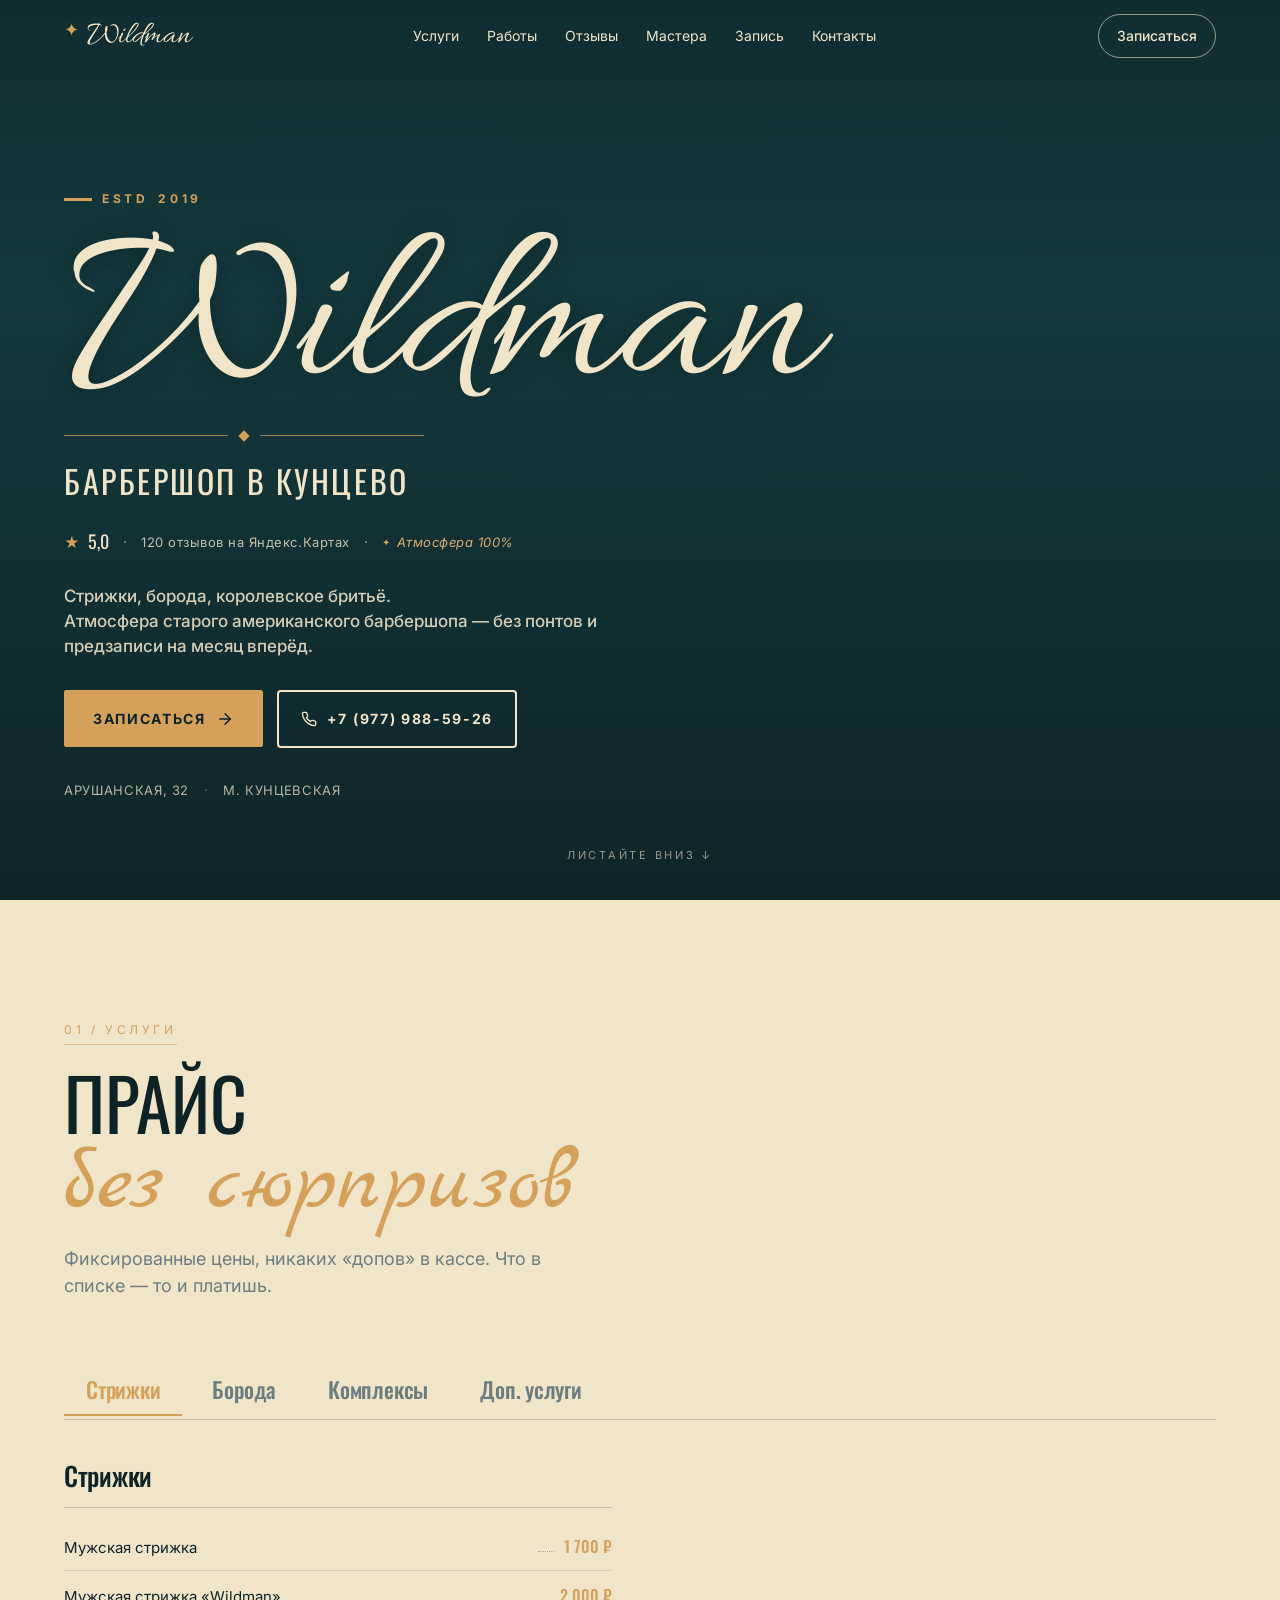
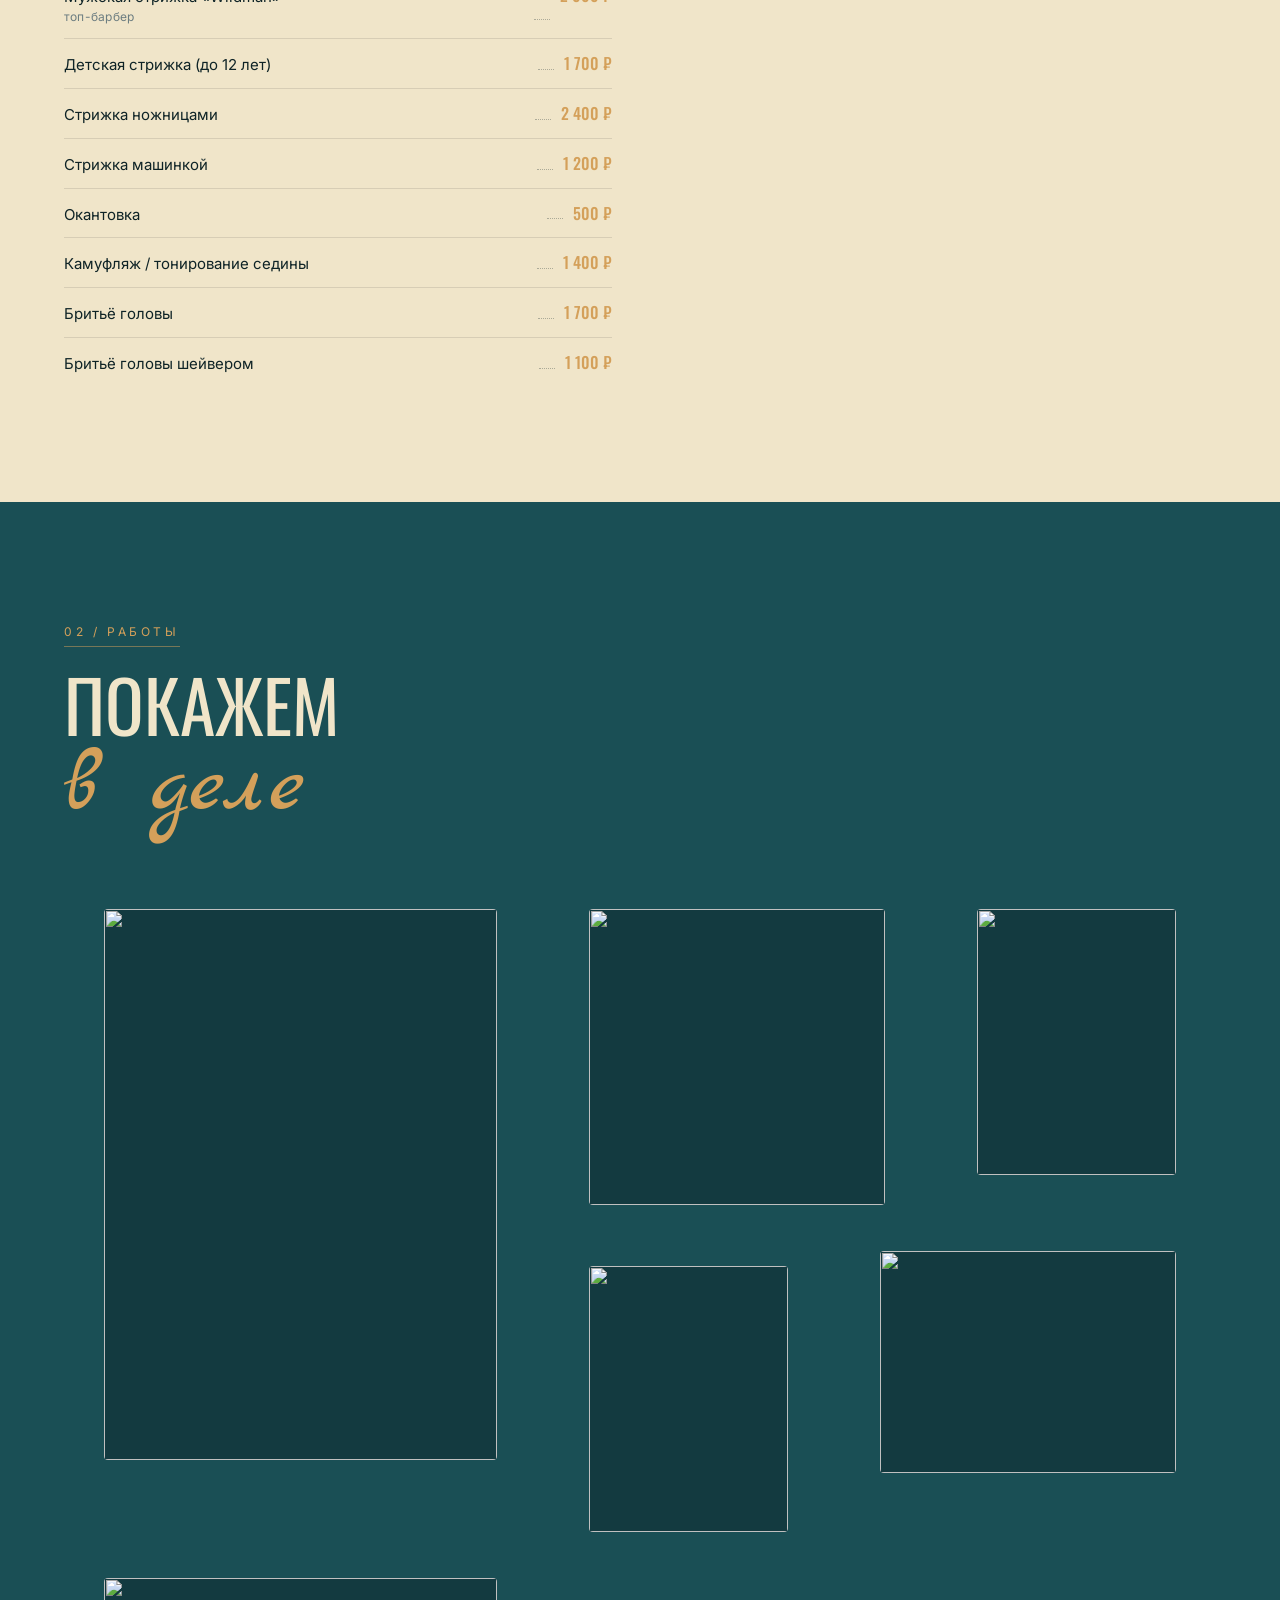
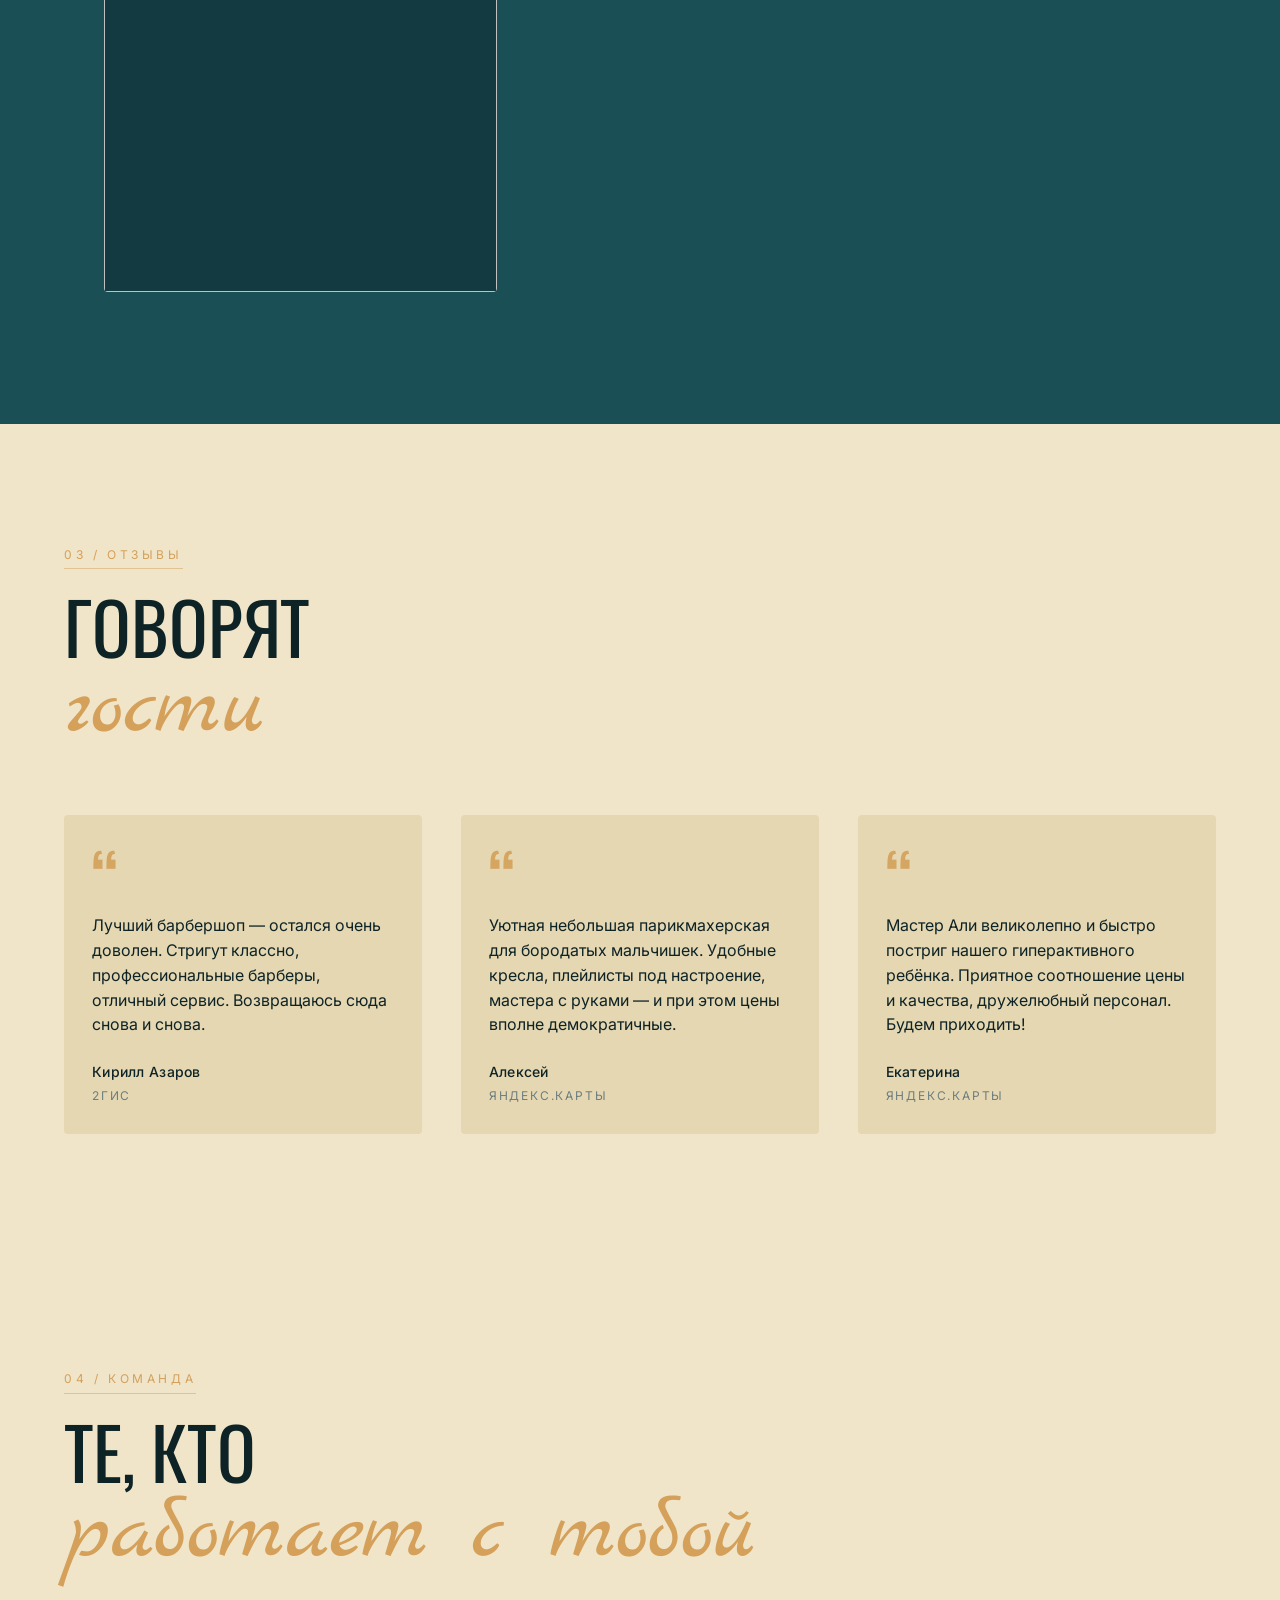
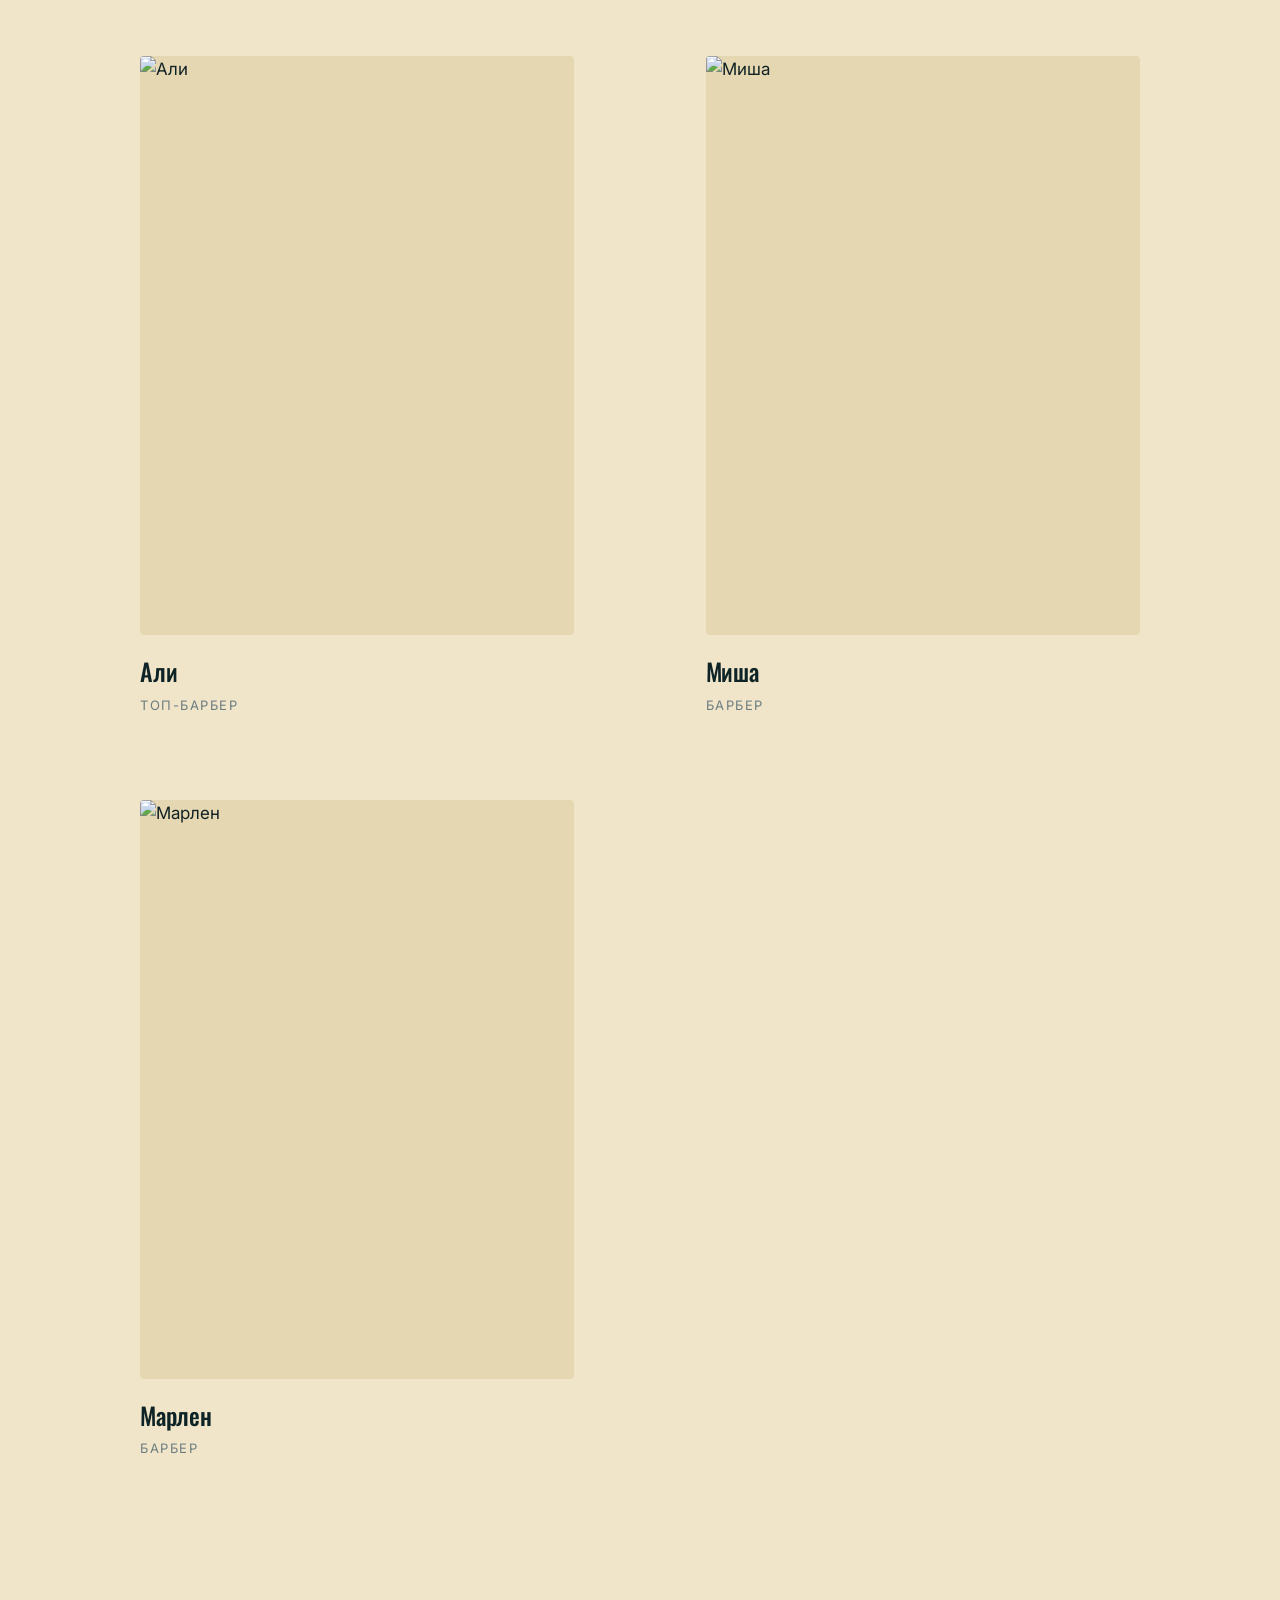
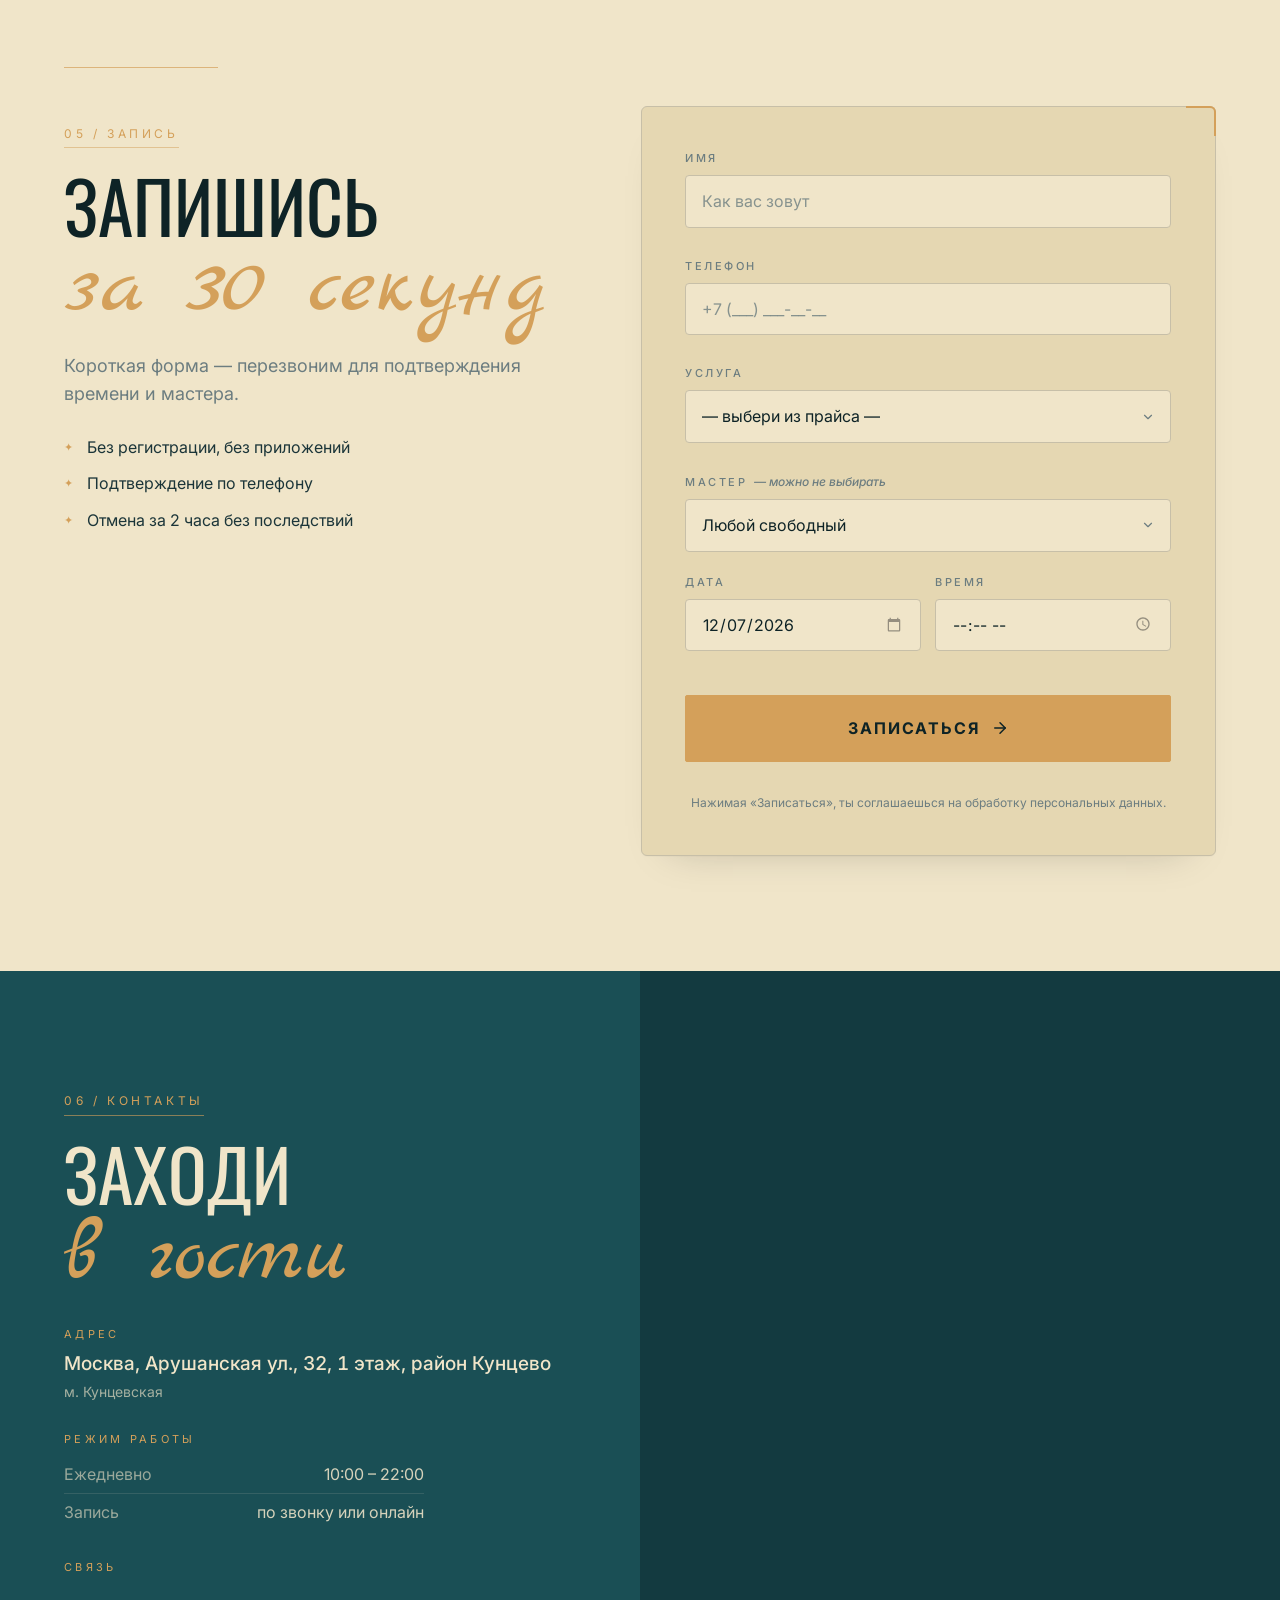
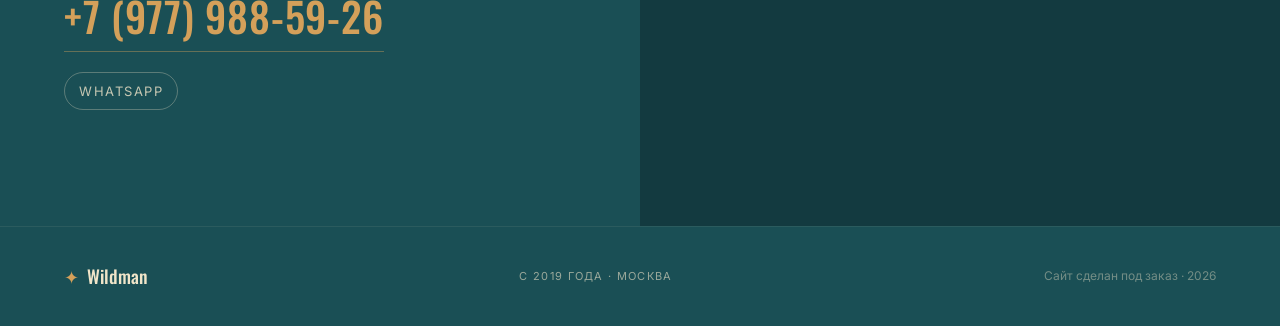
==== commit 5dc44a50: "Заменил Alfa Slab One (без кириллицы) на Oswald — Alfa Slab One — латинский, отсюда контраст «обычны" ====
--- a/index.html
+++ b/index.html
@@ -10,10 +10,10 @@
   <link rel="preconnect" href="https://fonts.googleapis.com" />
   <link rel="preconnect" href="https://fonts.gstatic.com" crossorigin />
   <link
-    href="https://fonts.googleapis.com/css2?family=Allura&family=Marck+Script&family=Alfa+Slab+One&family=Inter:wght@400;500;600;700&display=swap"
+    href="https://fonts.googleapis.com/css2?family=Allura&family=Marck+Script&family=Oswald:wght@400;500;600;700&family=Inter:wght@400;500;600;700&display=swap"
     rel="stylesheet"
   />
-  <link rel="stylesheet" href="style.css?v=1" />
+  <link rel="stylesheet" href="style.css?v=2" />
 </head>
 <body>
   <!-- Шапка (мини, прилипает к верху) -->
--- a/style.css
+++ b/style.css
@@ -1,6 +1,6 @@
 /* ============================================================
    WILDMAN · Барбершоп — Vintage Americana (бирюза + латунь)
-   Шрифты: Alfa Slab One (display, slab) + Allura (script, Morgan's-style)
+   Шрифты: Oswald (display, condensed) + Allura/Marck Script
             + Inter (body)
    ============================================================ */
 
@@ -18,7 +18,7 @@
   --paper-dark-soft: #133A40;
 
   /* Типографика — Vintage Americana */
-  --display: "Alfa Slab One", "Old Standard TT", "Times New Roman", serif;
+  --display: "Oswald", "Arial Narrow", "Helvetica Neue", sans-serif;
   /* Marck Script — кириллица OK, Allura оставляем для брендового "Wildman" (латиница) */
   --script:       "Marck Script", "Brush Script MT", "Lucida Handwriting", cursive;
   --script-latin: "Allura", "Brush Script MT", "Lucida Handwriting", cursive;
@@ -715,19 +715,21 @@
   color: var(--accent); margin-bottom: 8px;
 }
 .contacts__value {
-  font-family: var(--display);
-  font-size: 22px; font-weight: 500;
-  line-height: 1.3;
+  font-family: var(--body);
+  font-size: 19px; font-weight: 500;
+  line-height: 1.4;
   color: var(--paper);
+  font-feature-settings: "tnum" 1;
 }
 .contacts__sub { font-size: 14px; color: color-mix(in srgb, var(--paper) 65%, transparent); margin-top: 4px; }
 .contacts__phone {
   display: inline-block;
   font-family: var(--display);
-  font-size: clamp(28px, 3vw, 40px);
+  font-size: clamp(30px, 3.2vw, 44px);
   font-weight: 500;
+  letter-spacing: .02em;
   color: var(--accent);
-  letter-spacing: -.01em;
+  font-feature-settings: "tnum" 1;
   border-bottom: 1px solid color-mix(in srgb, var(--accent) 40%, transparent);
   padding-bottom: 4px;
   transition: color .15s, border-color .15s;
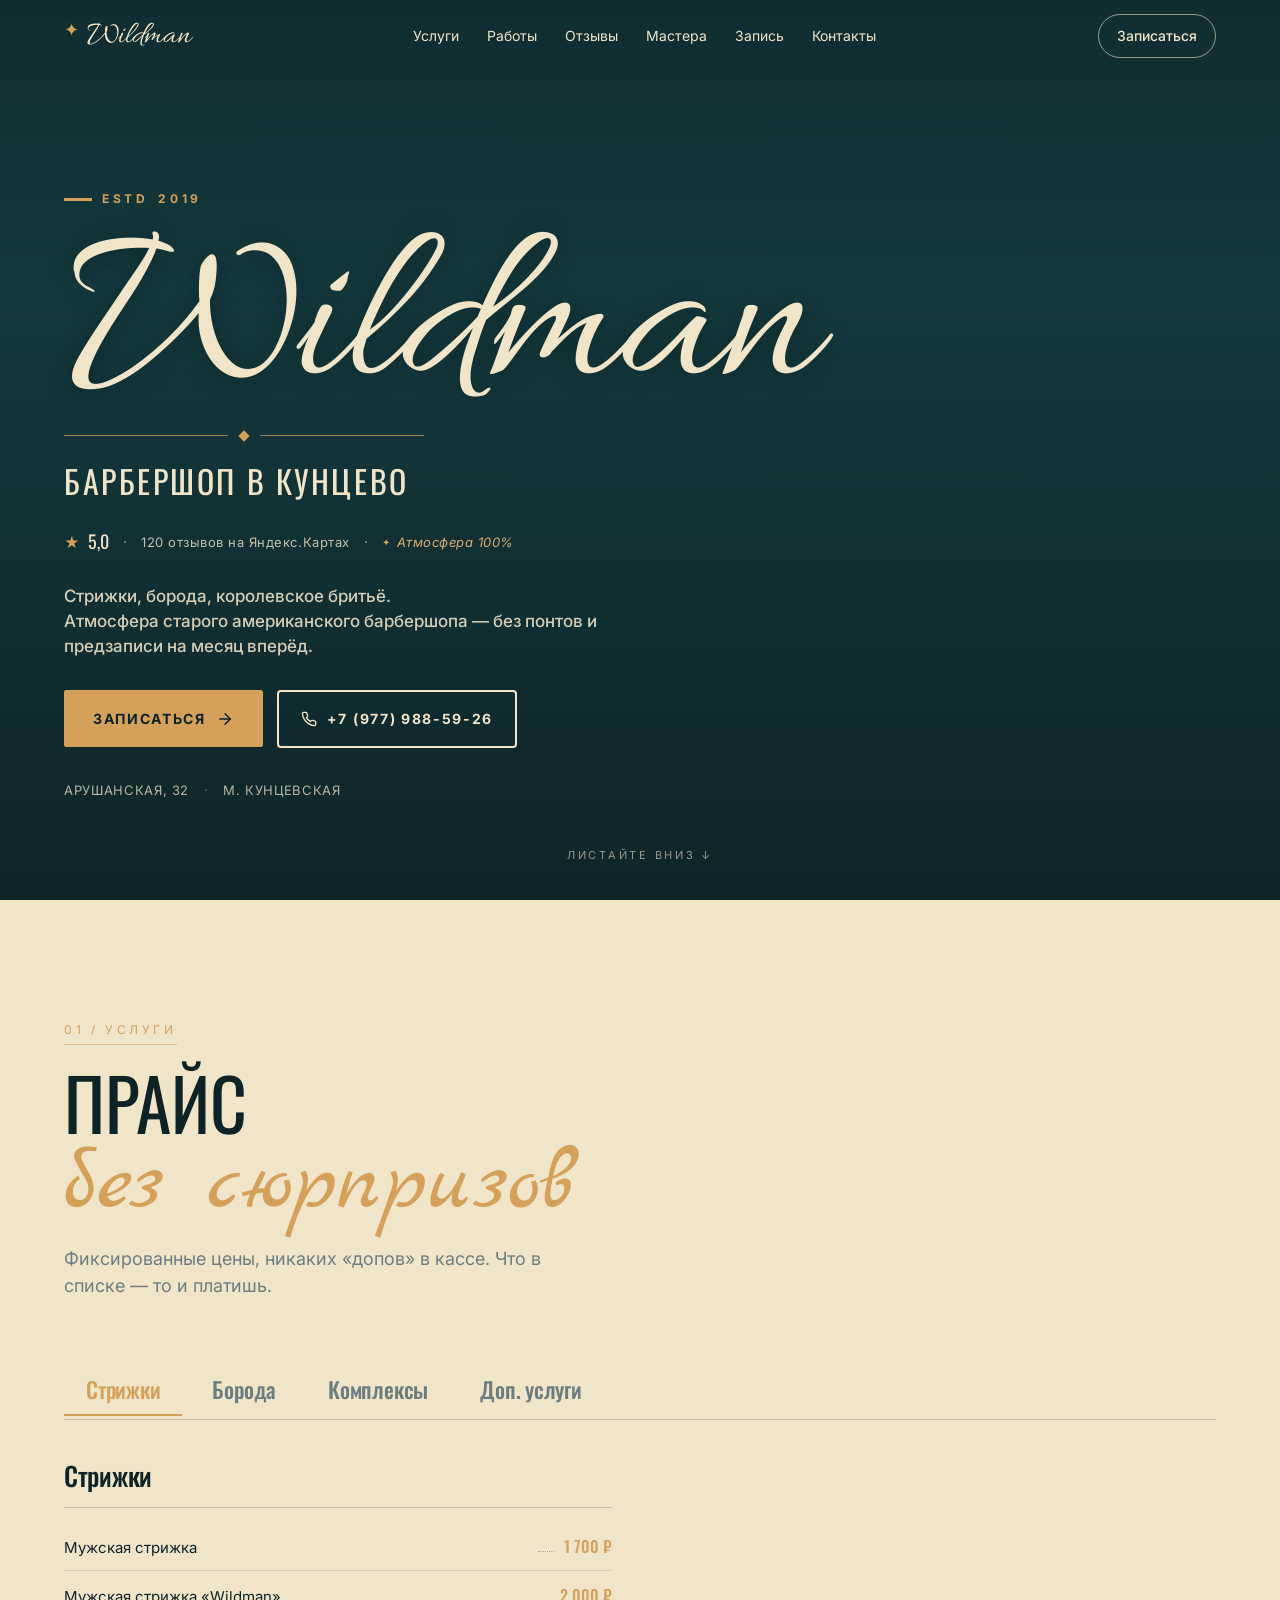
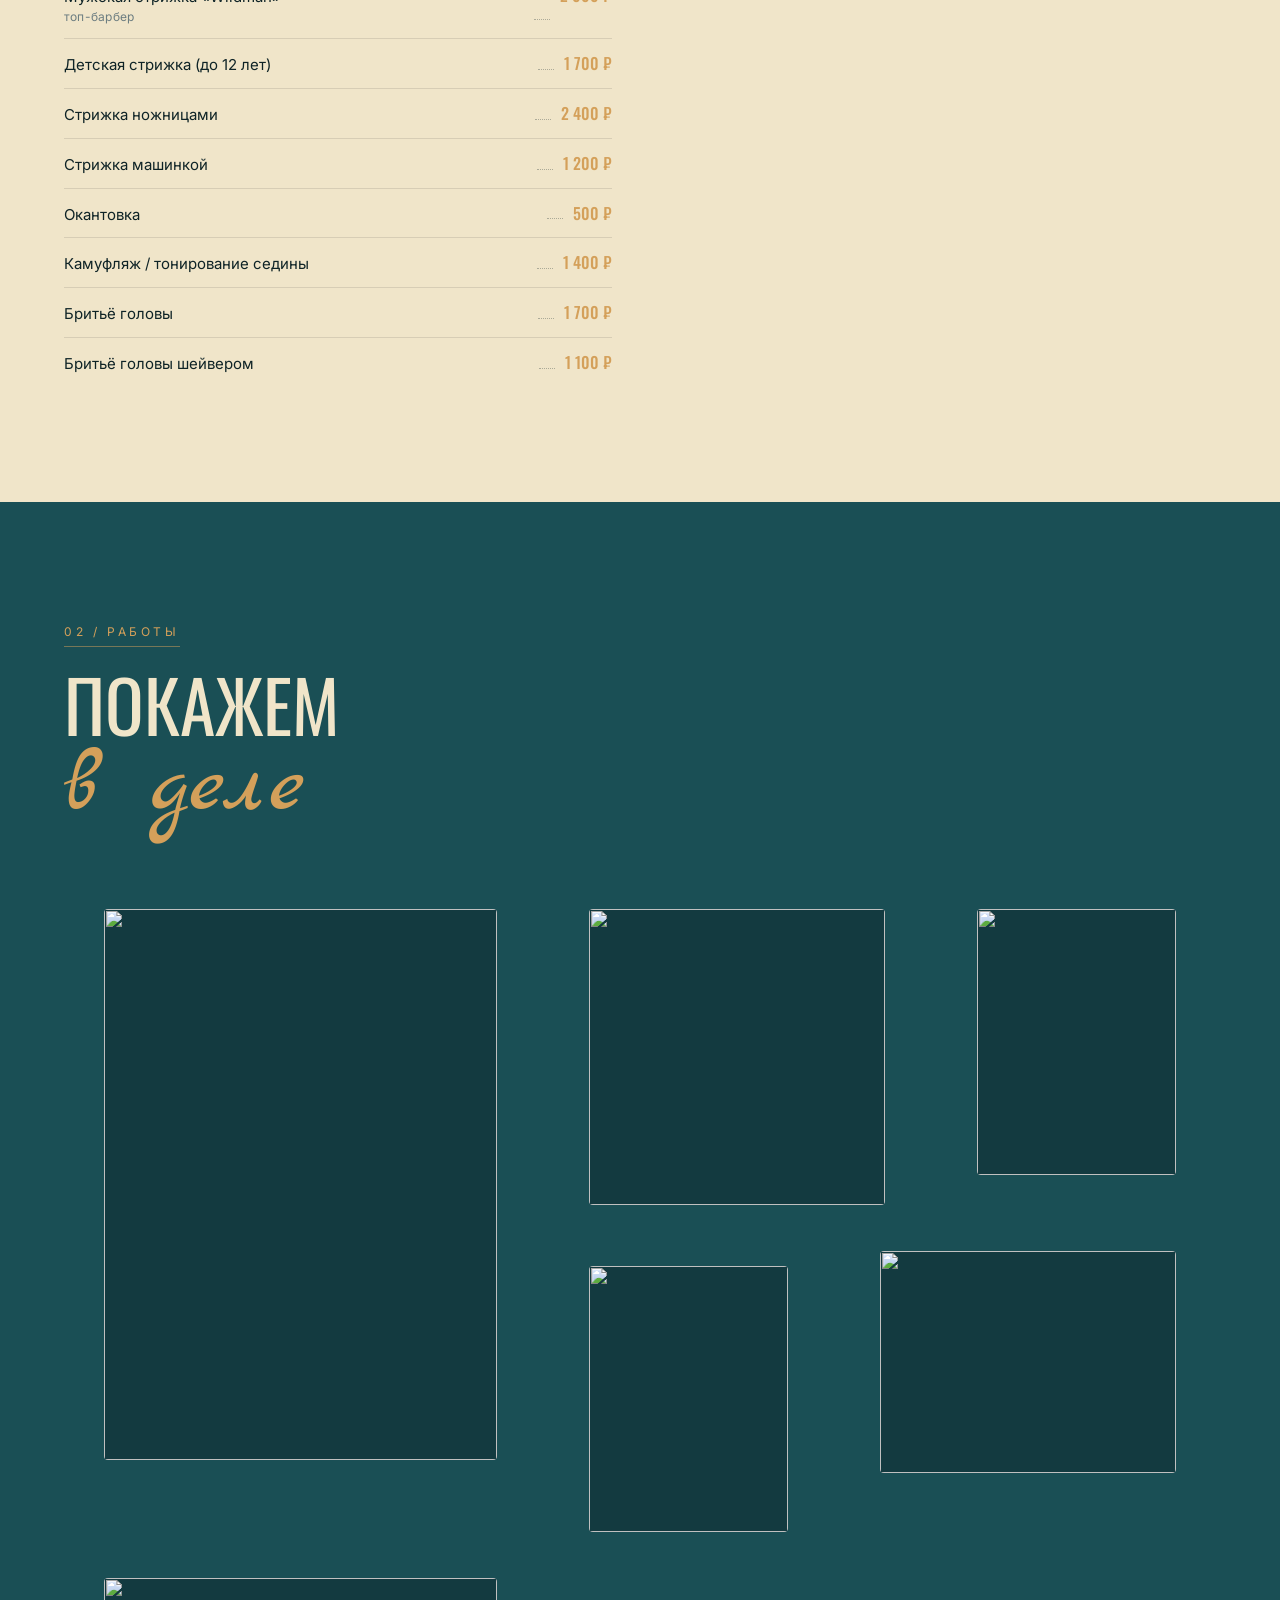
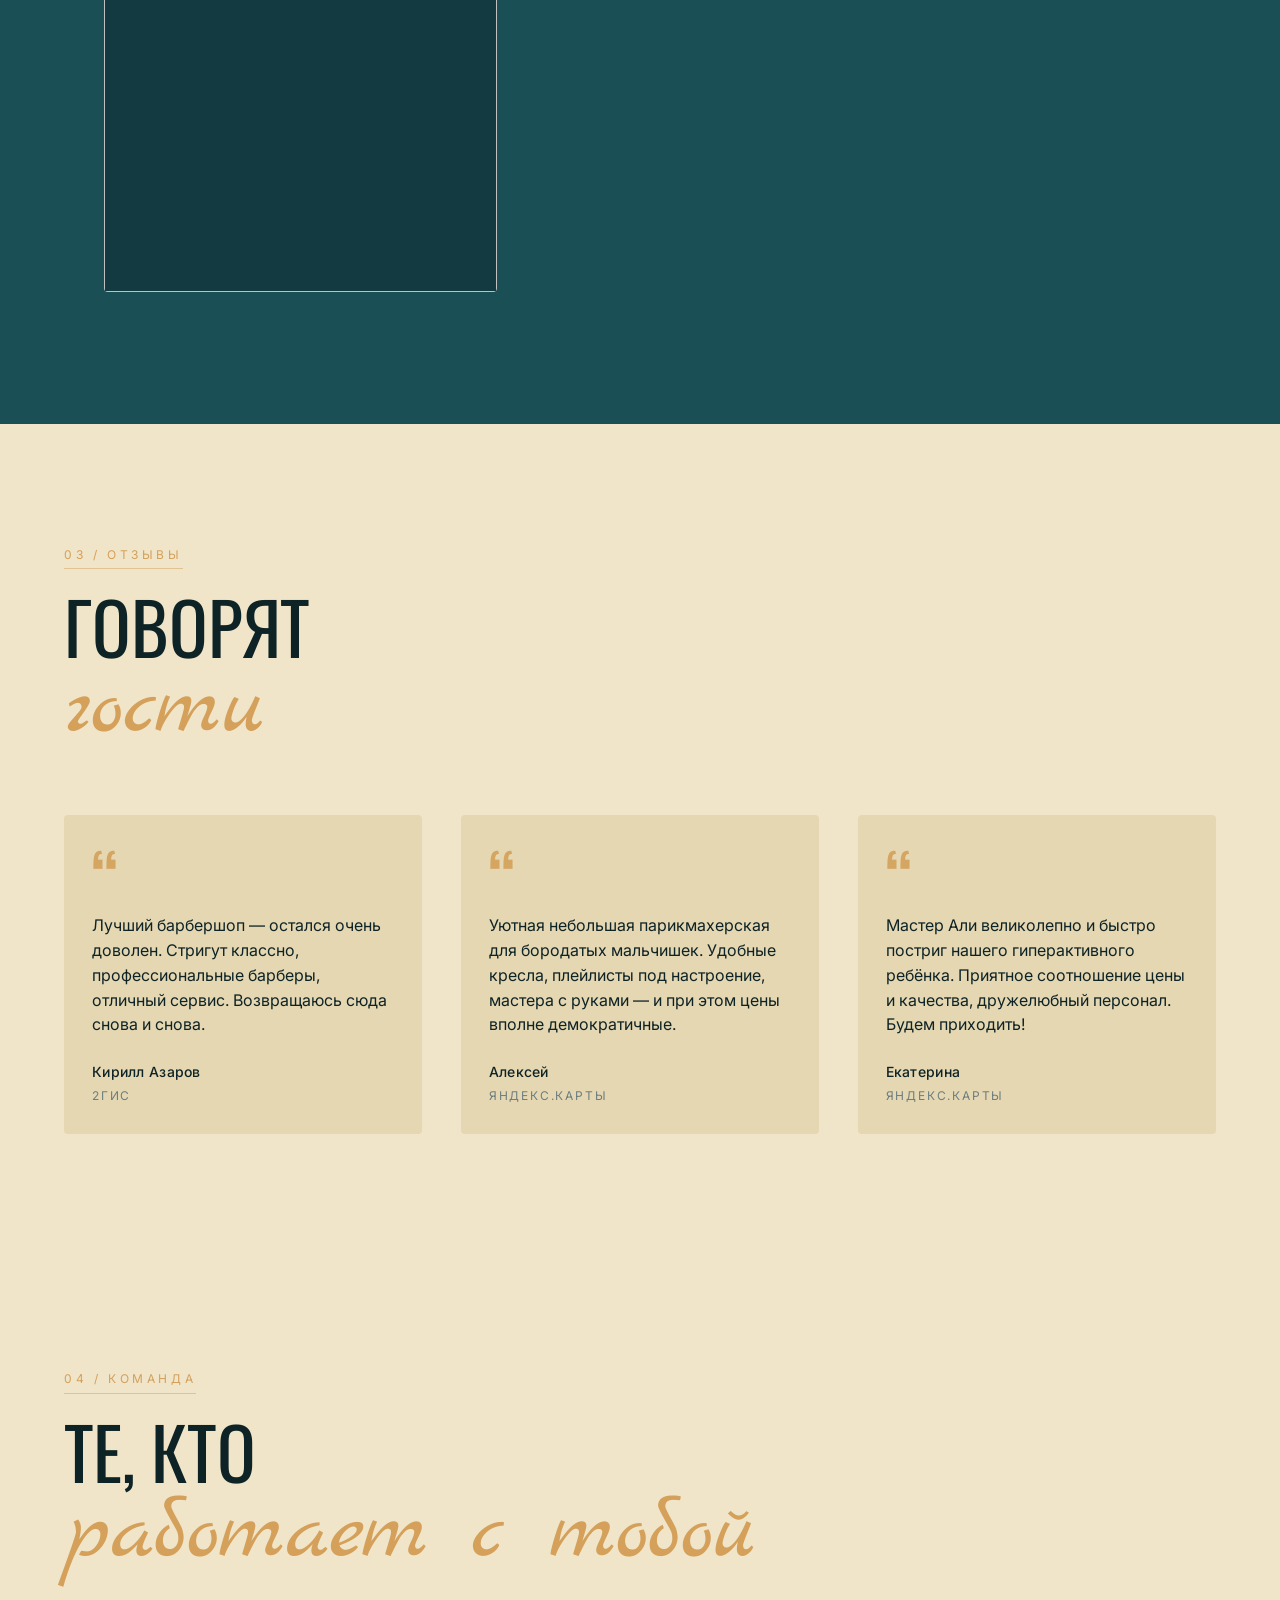
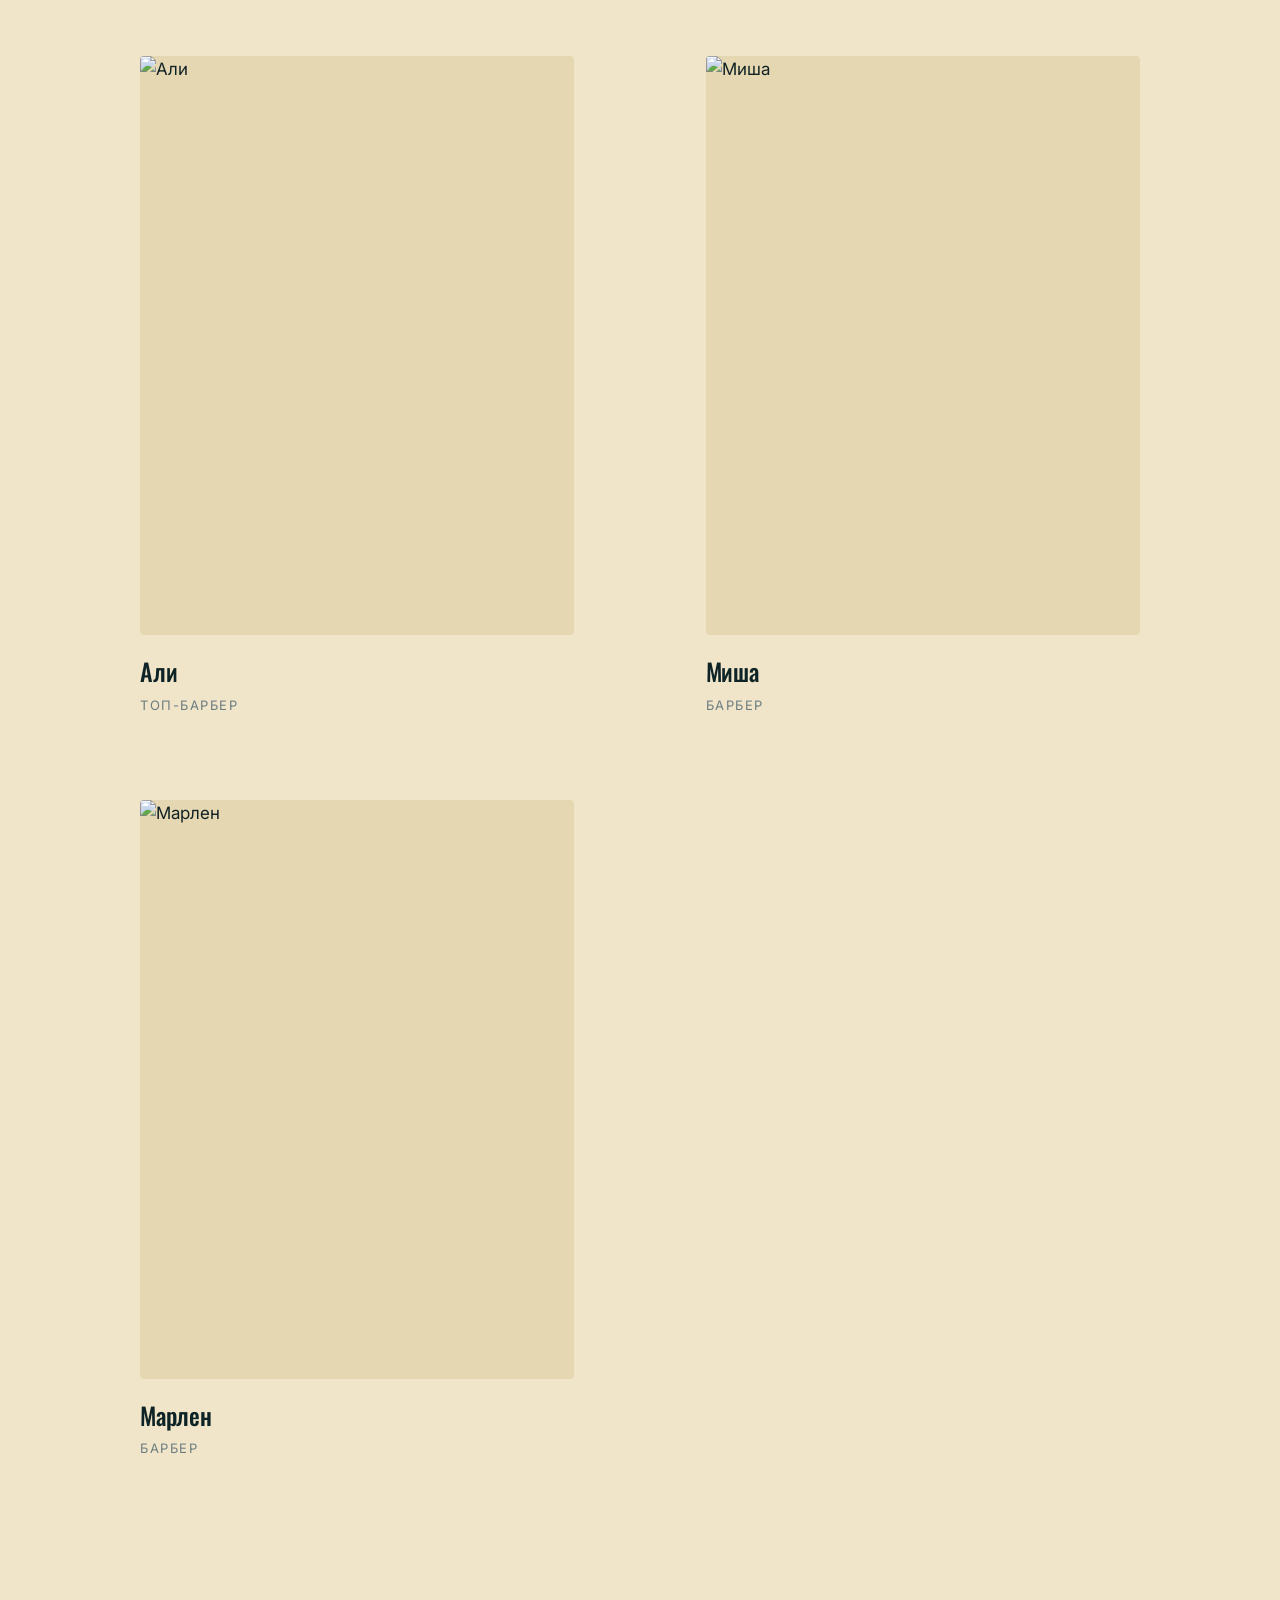
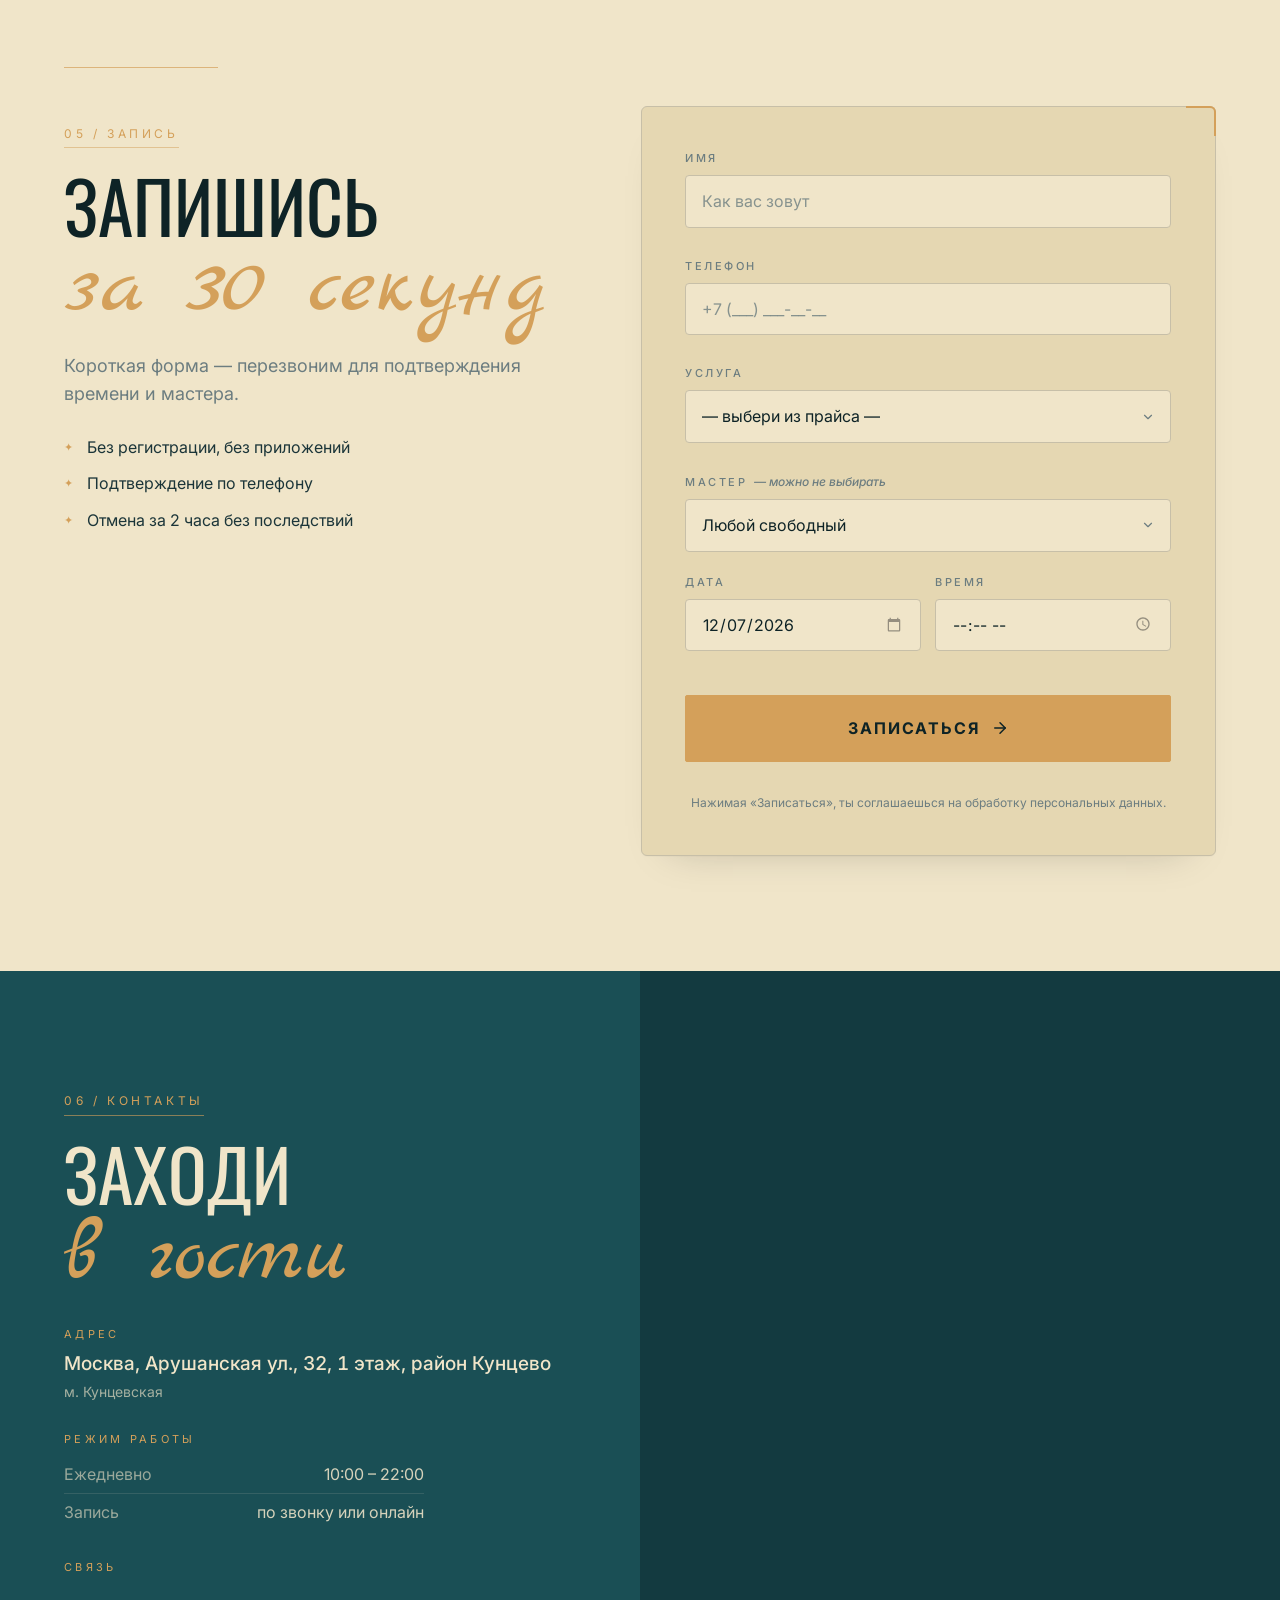
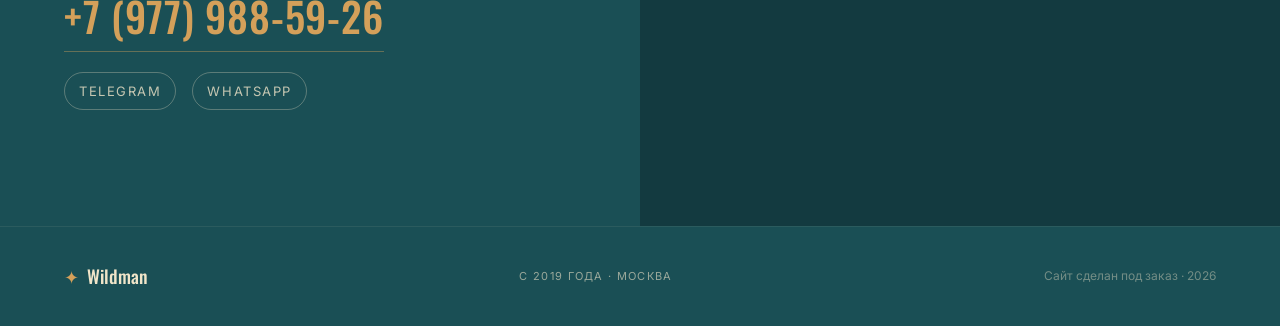
==== commit 9a8bab24: "Hero-фото на барбершоп + Telegram — Старое фото было из женского салона (модели на стене). Меняю на " ====
--- a/index.html
+++ b/index.html
@@ -275,7 +275,7 @@
     <span class="fab__label">Записаться</span>
   </a>
 
-  <script src="config.js?v=1"></script>
+  <script src="config.js?v=2"></script>
   <script src="script.js?v=1"></script>
 </body>
 </html>
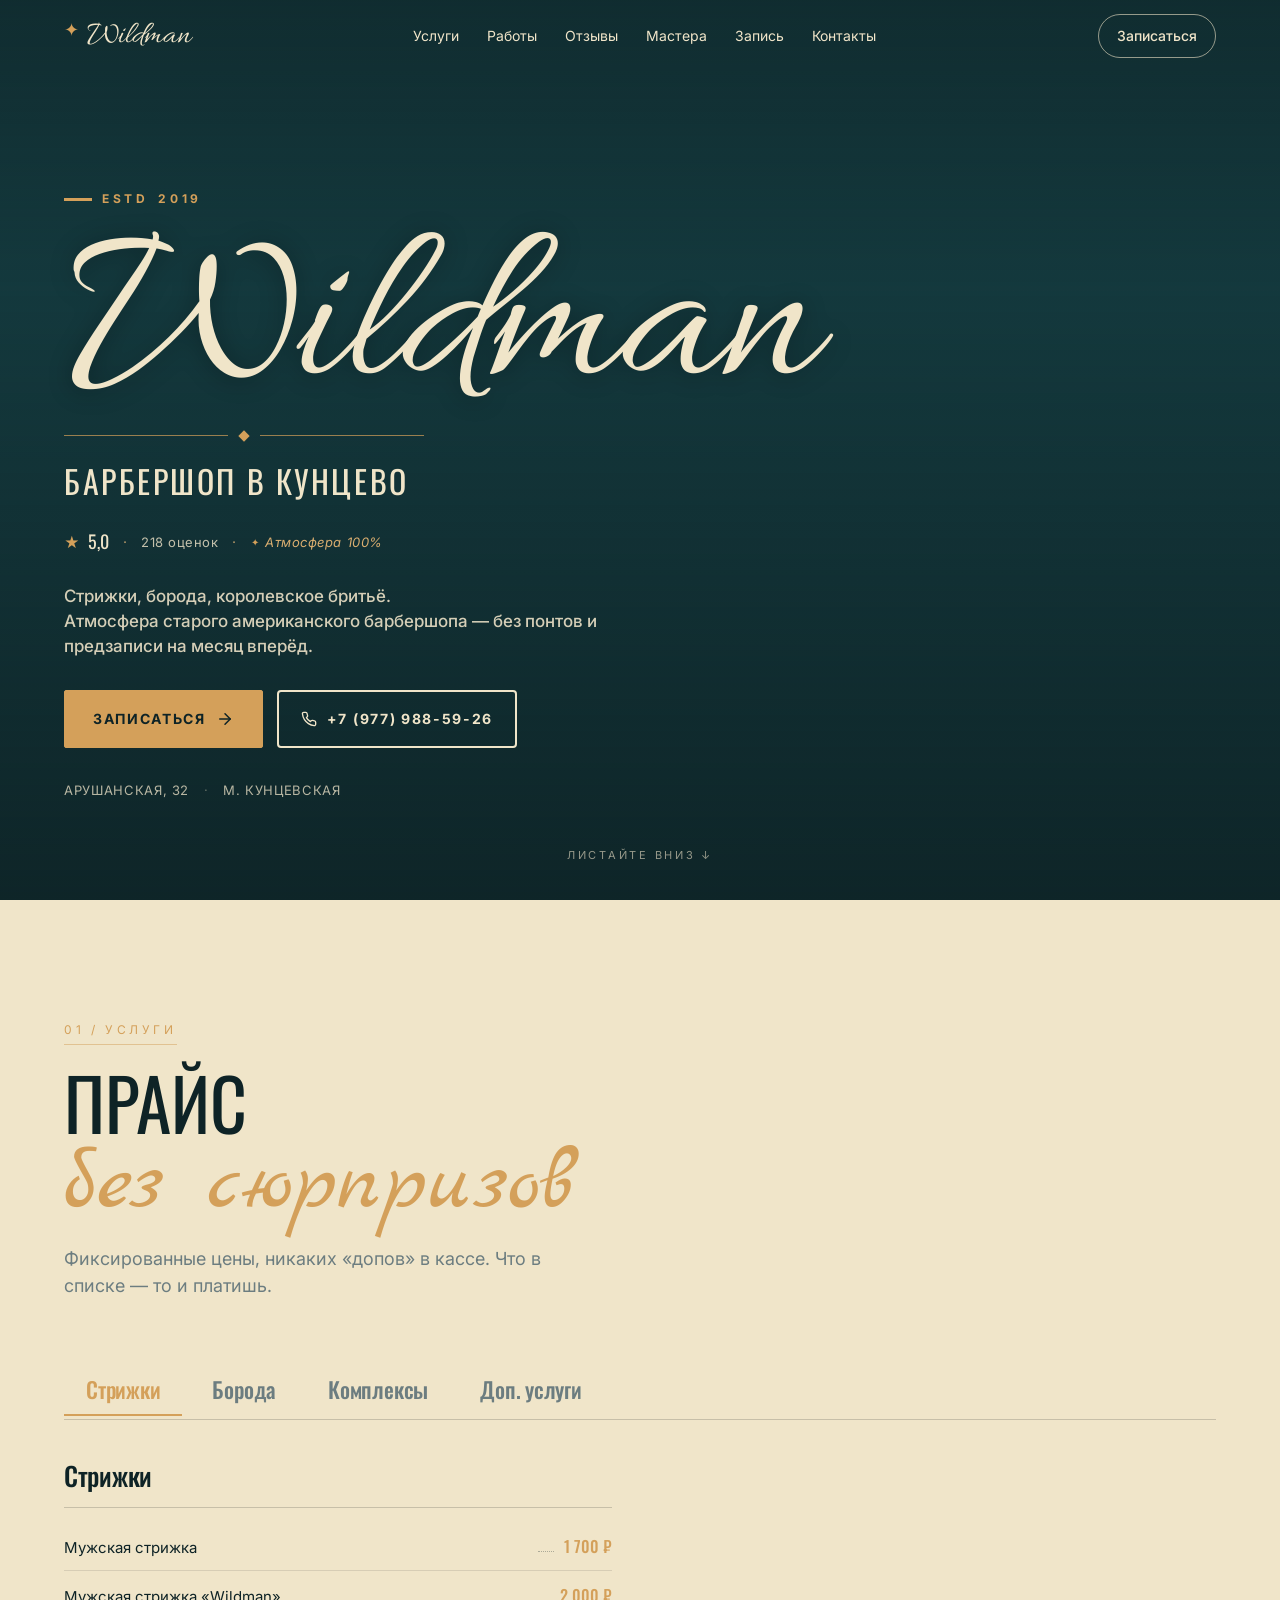
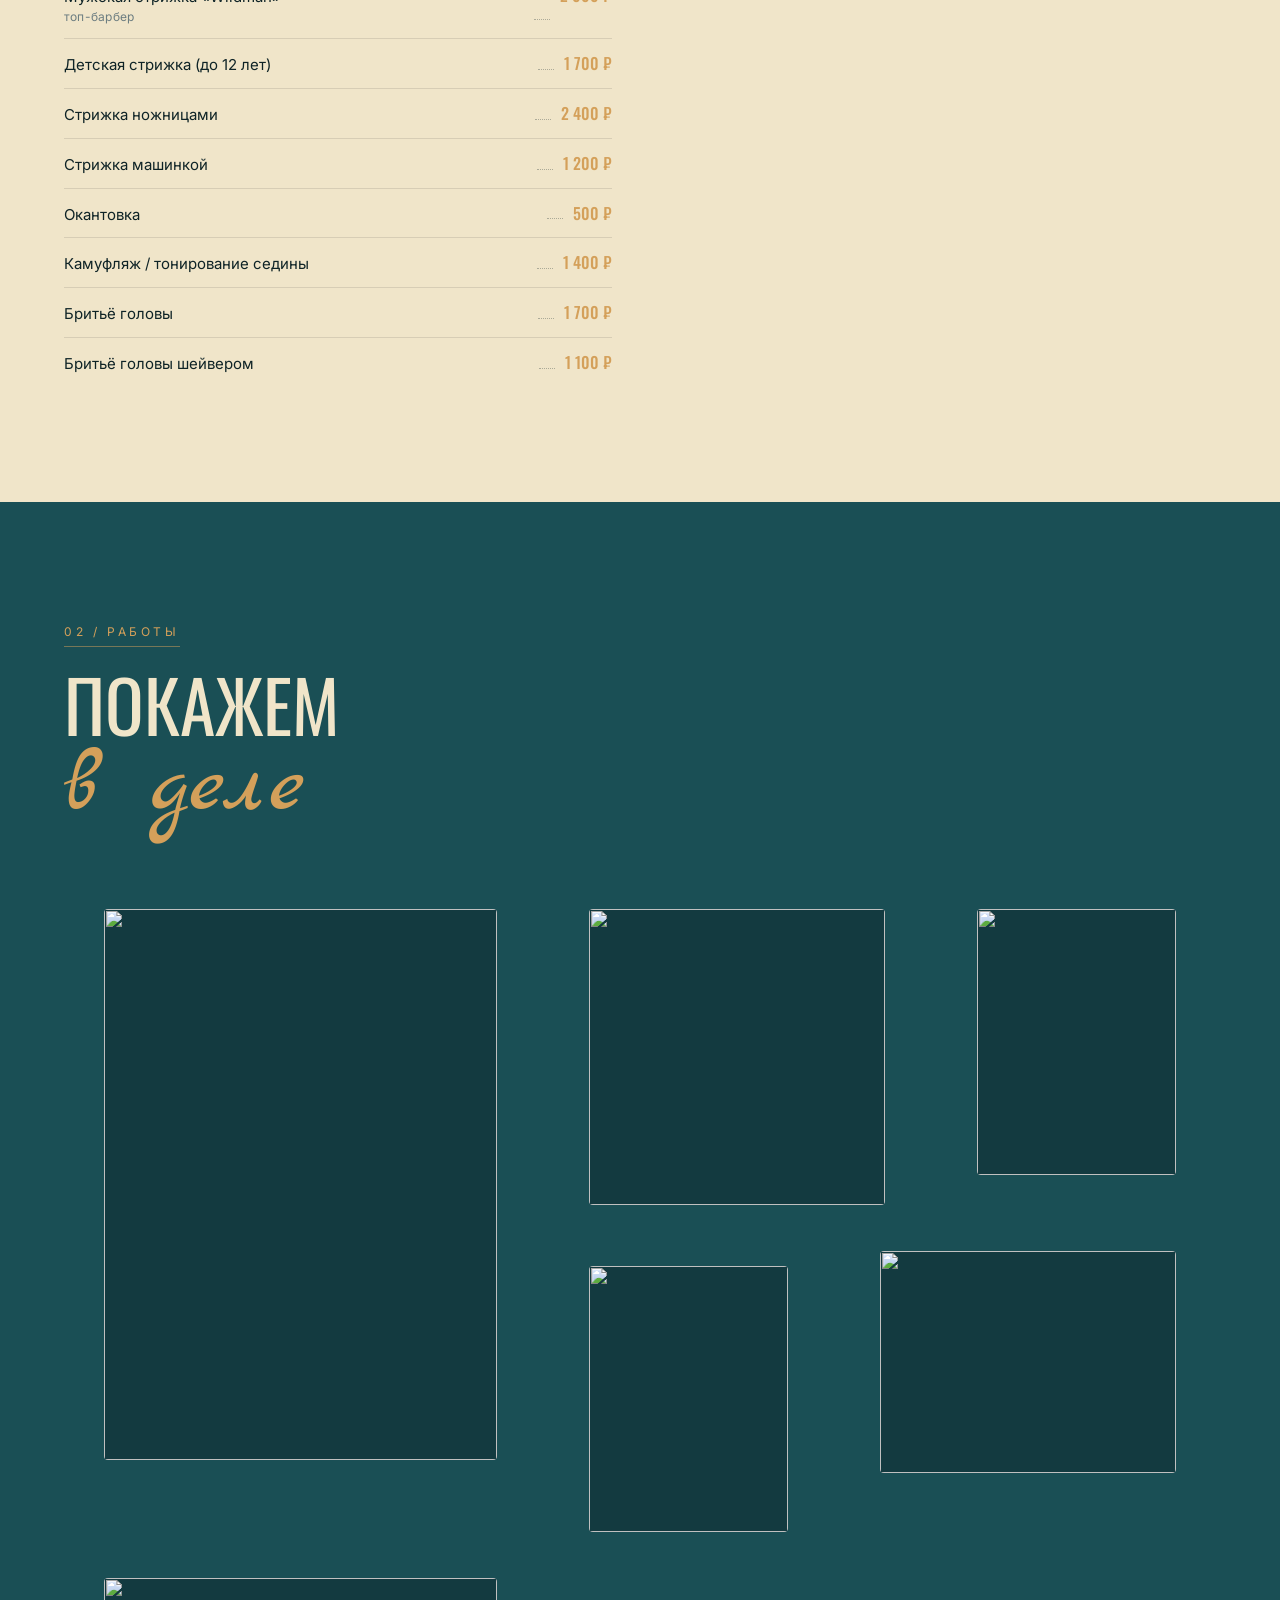
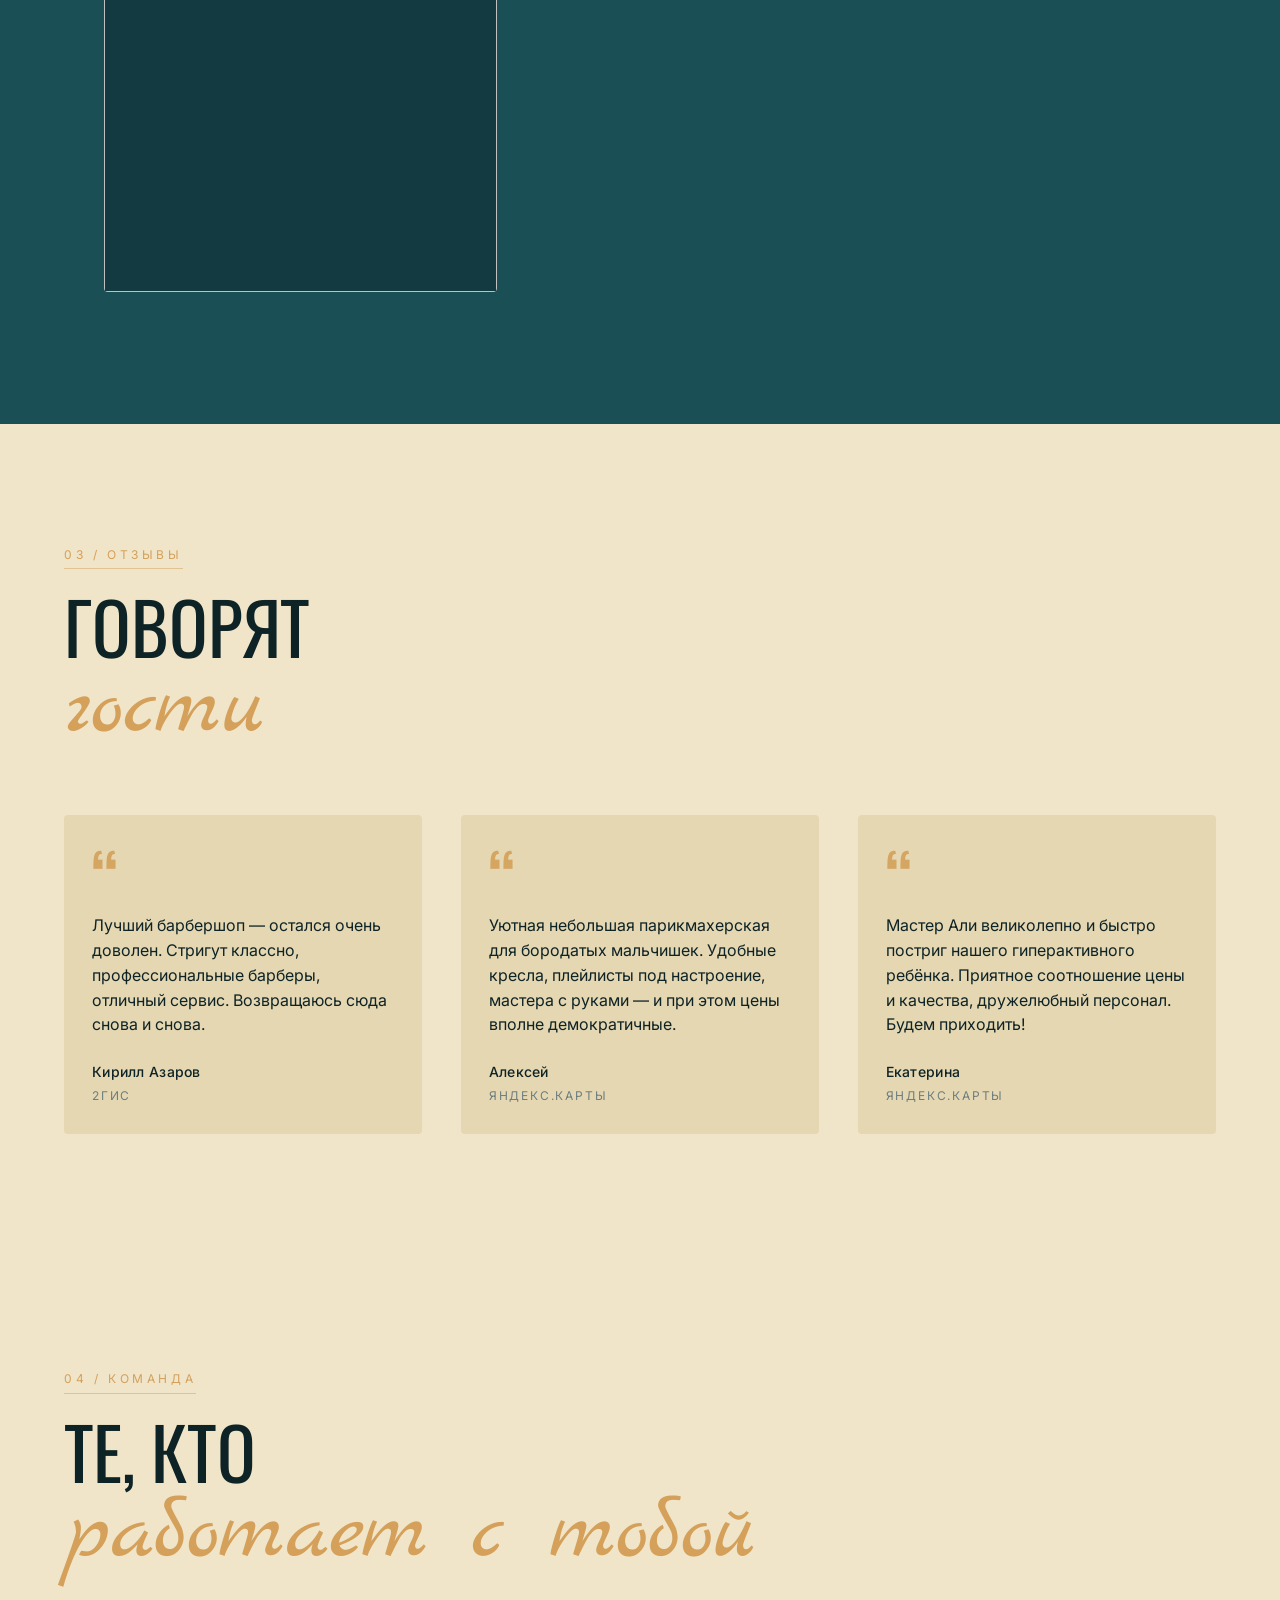
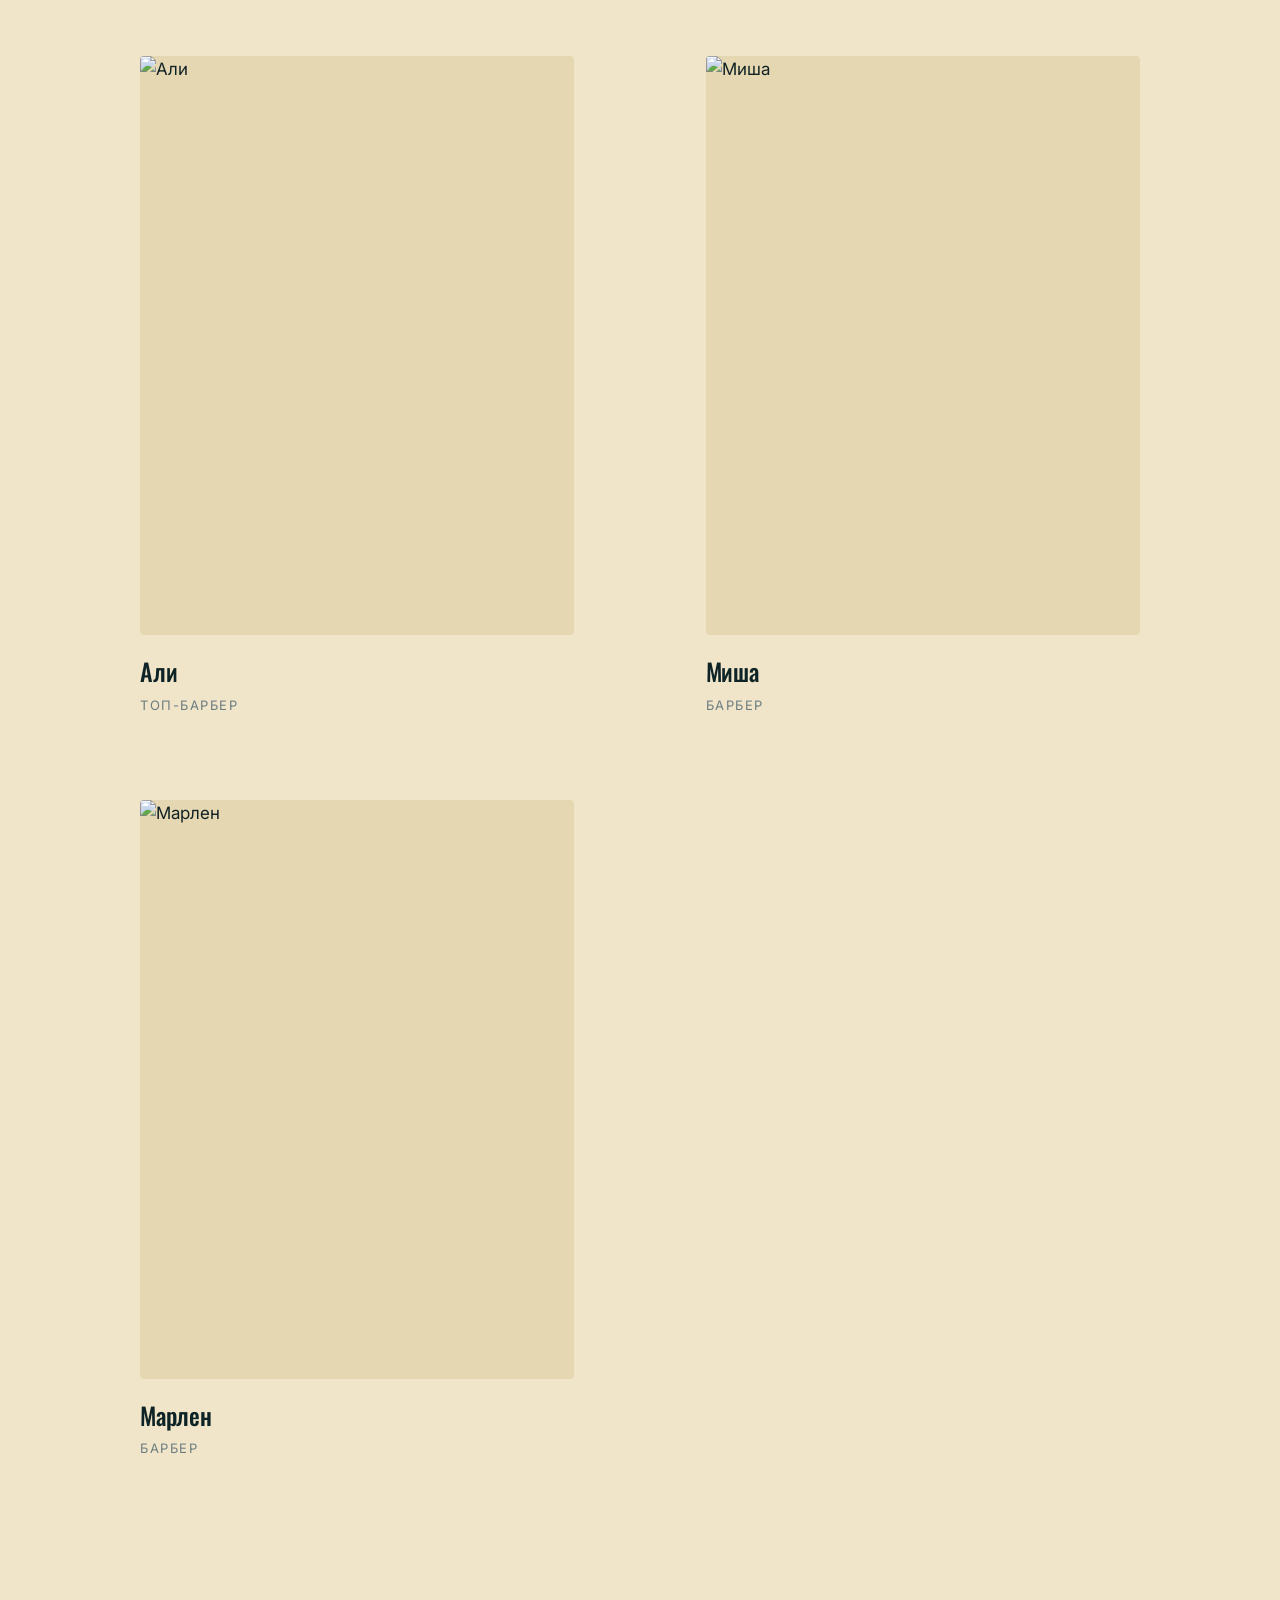
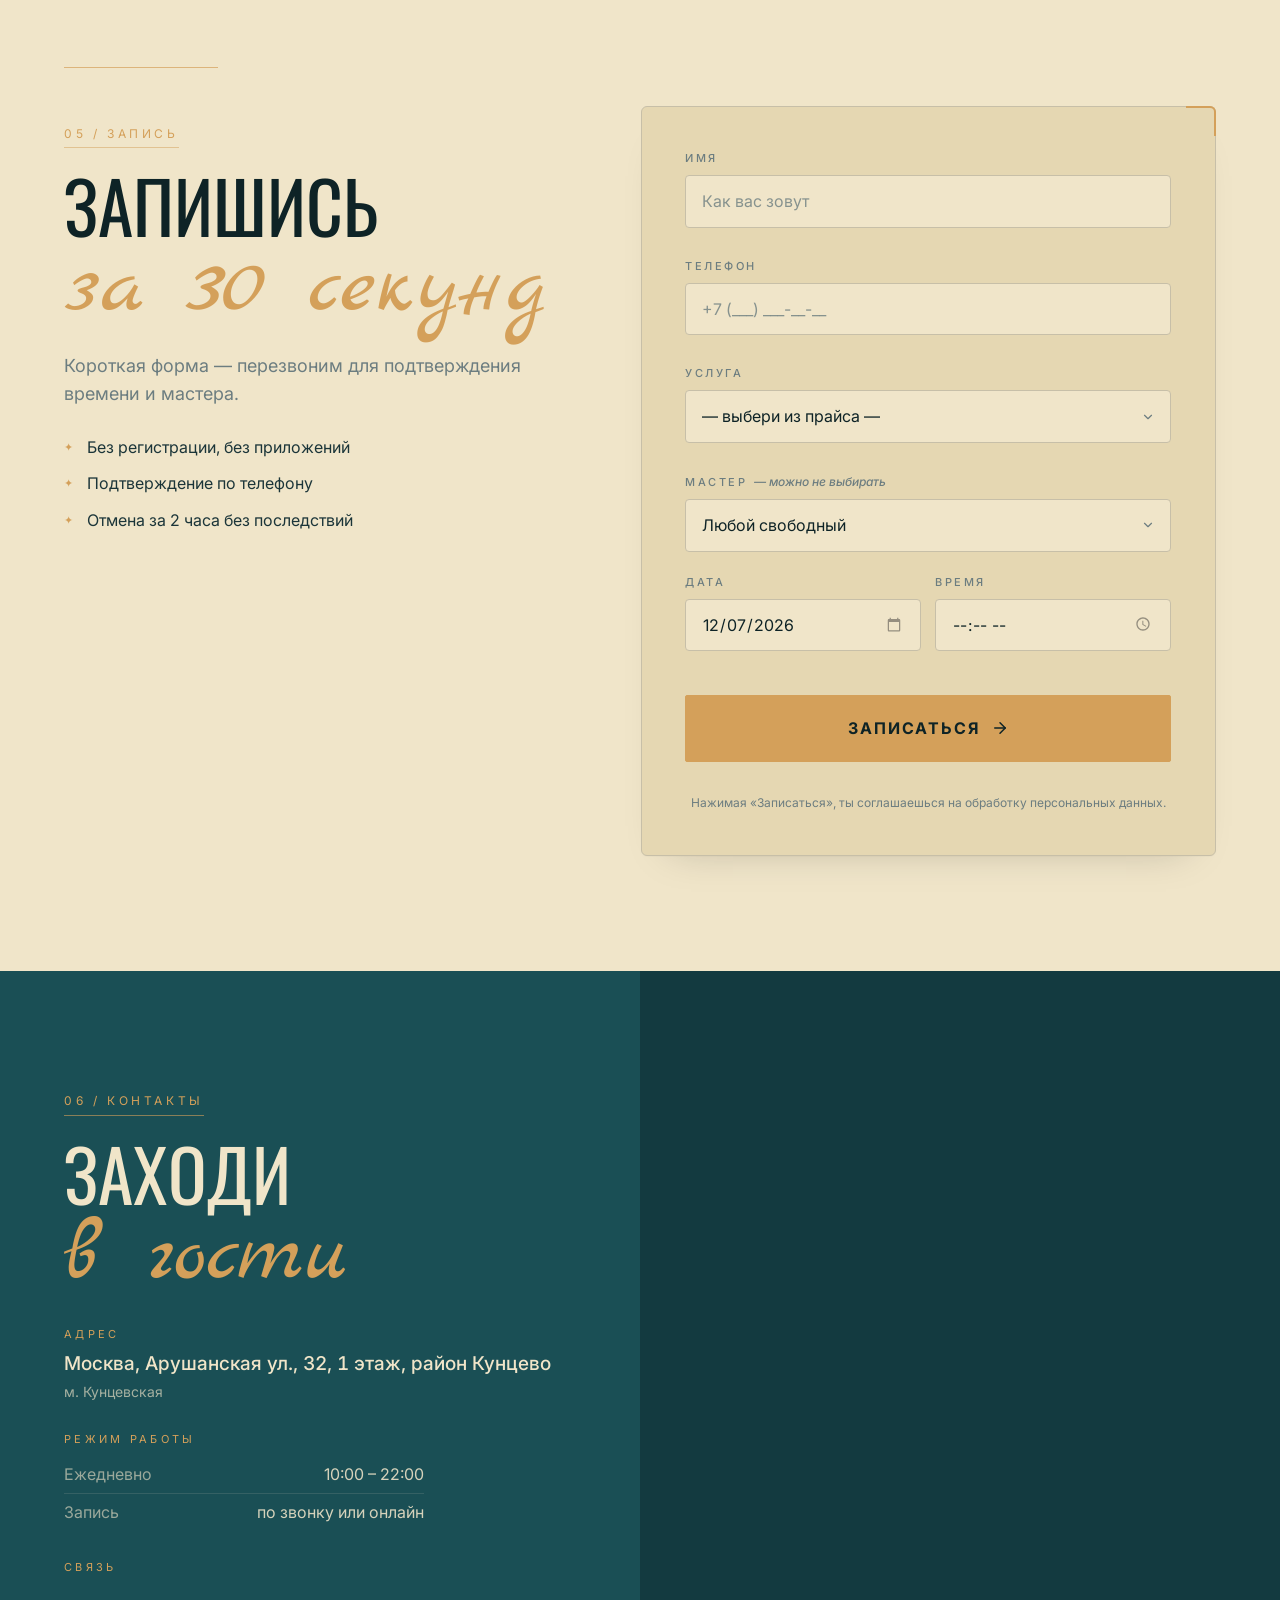
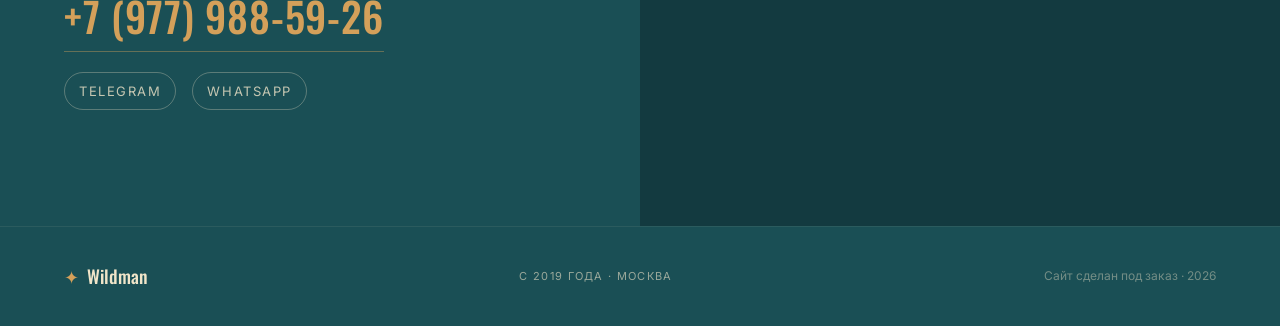
==== commit 5a65ced1: "Trust-блок: суммарно 218 оценок (183 Яндекс + 35 2ГИС), без привязки к площадке" ====
--- a/index.html
+++ b/index.html
@@ -275,7 +275,7 @@
     <span class="fab__label">Записаться</span>
   </a>
 
-  <script src="config.js?v=2"></script>
+  <script src="config.js?v=3"></script>
   <script src="script.js?v=1"></script>
 </body>
 </html>
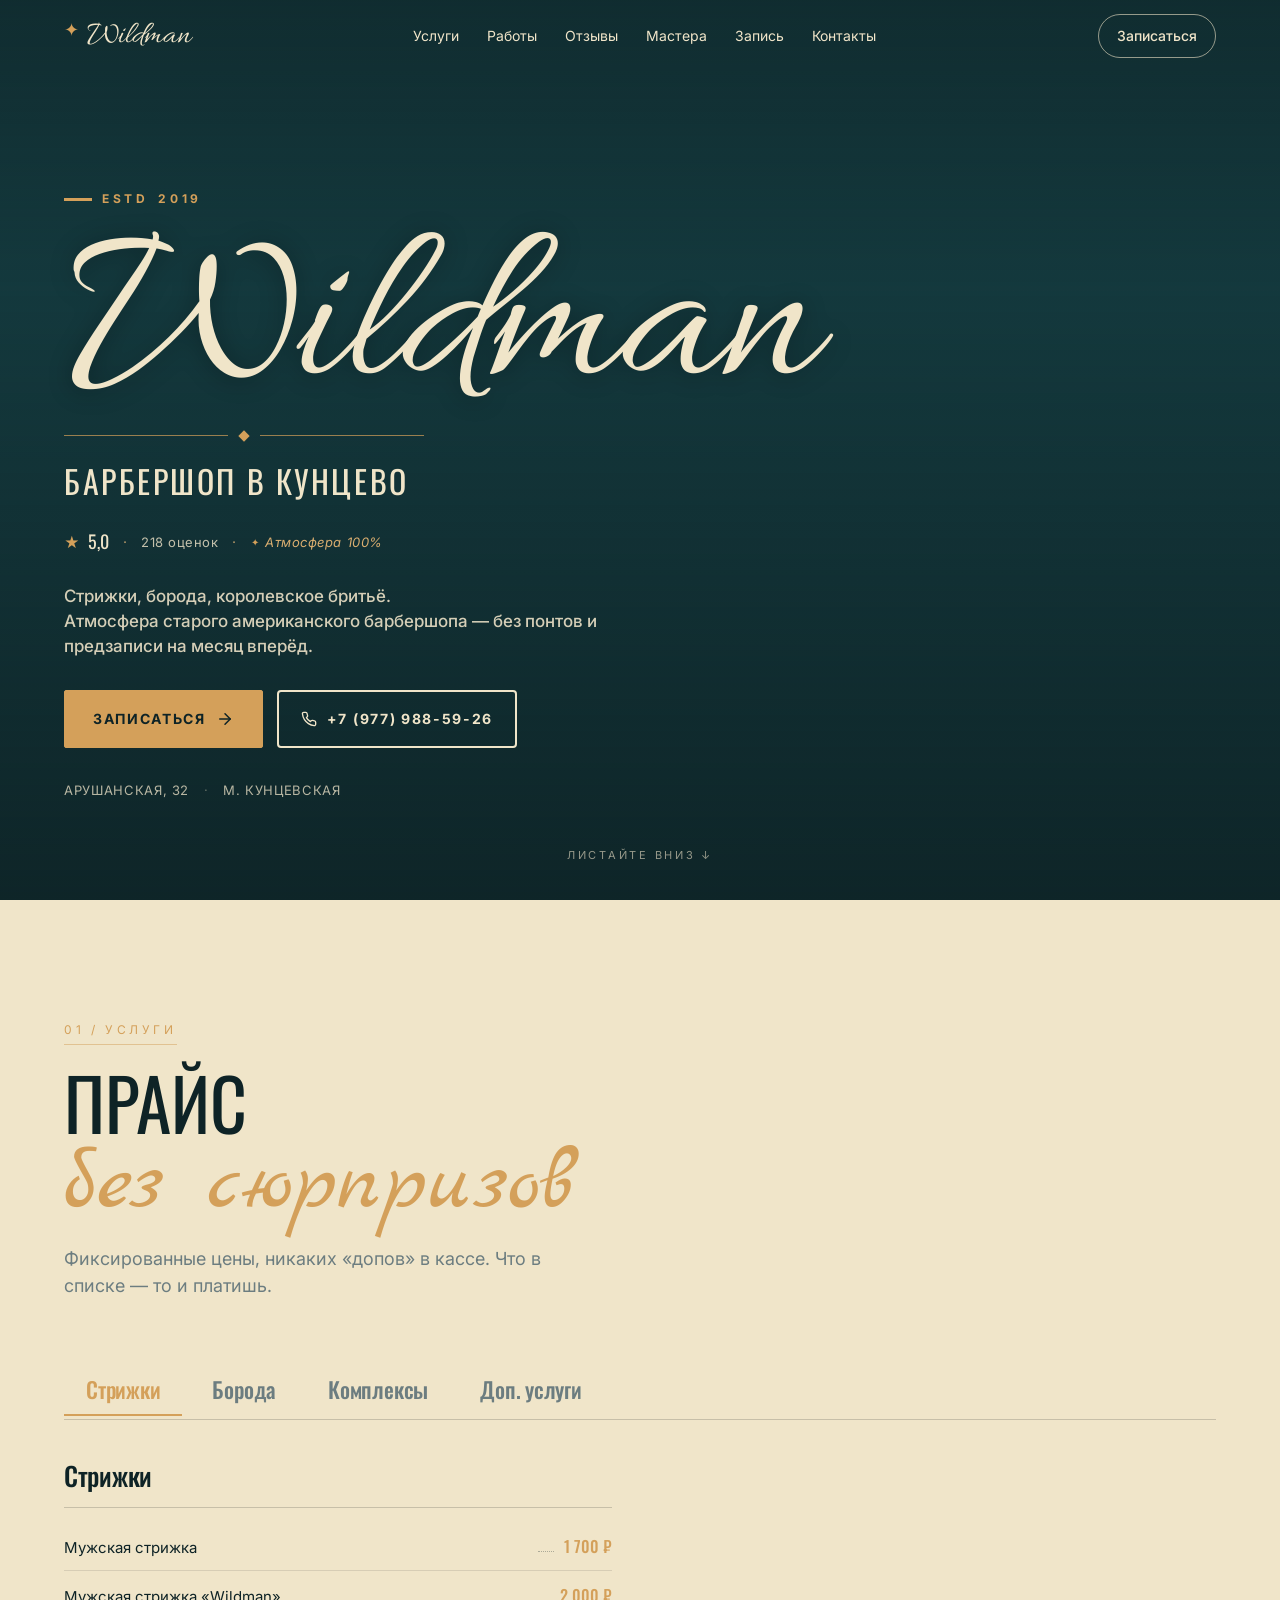
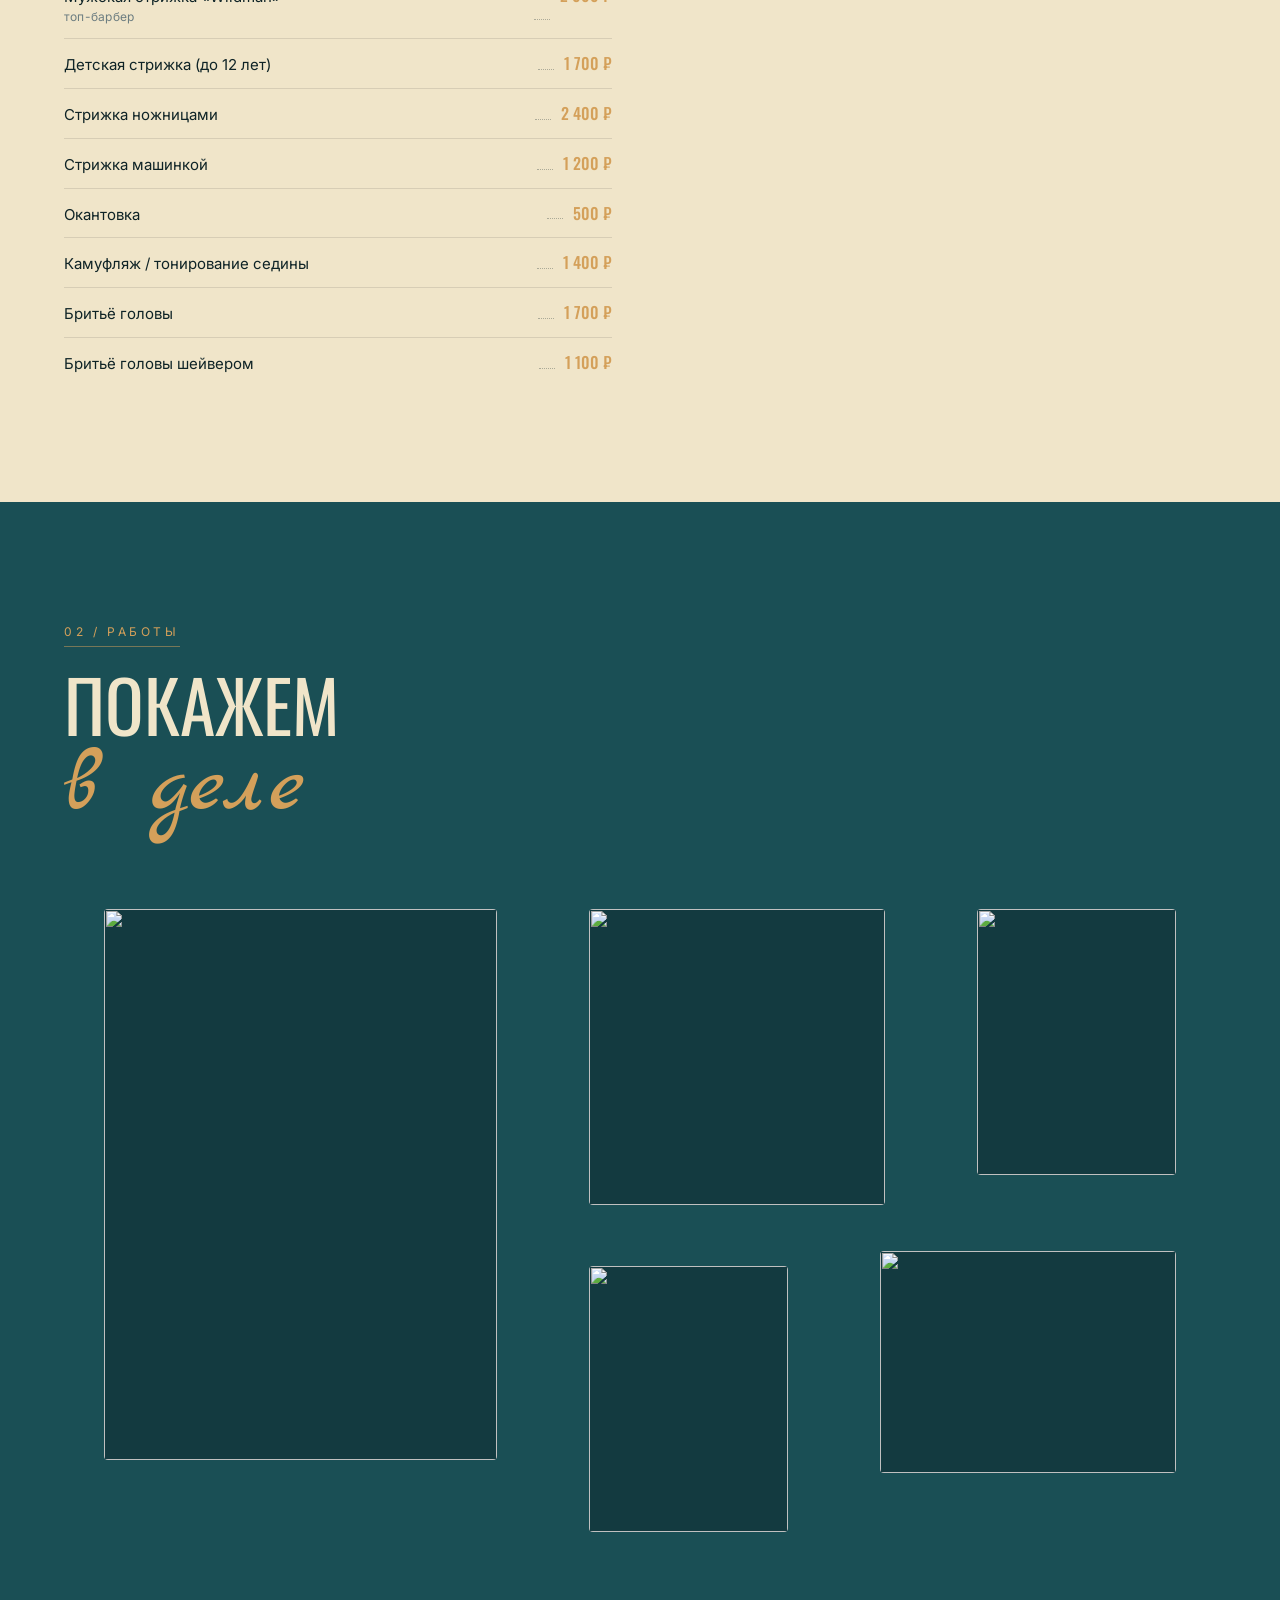
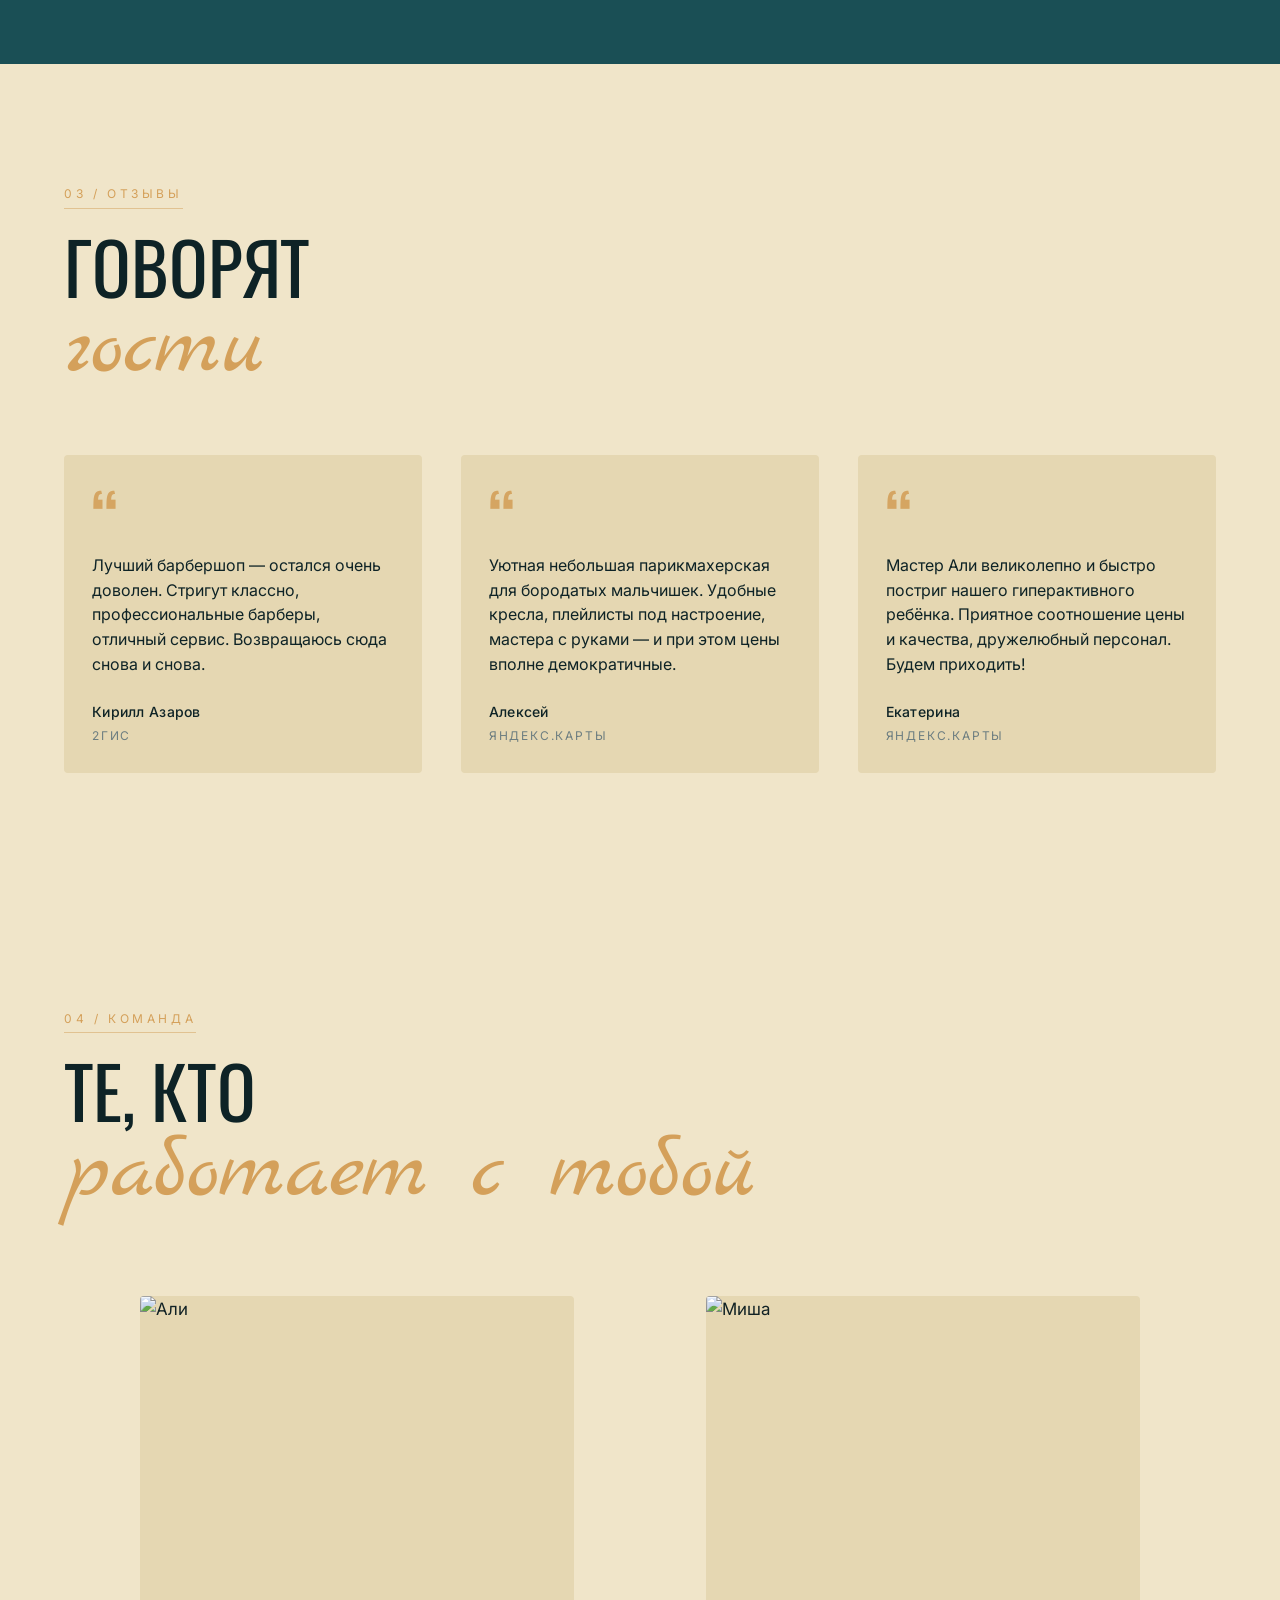
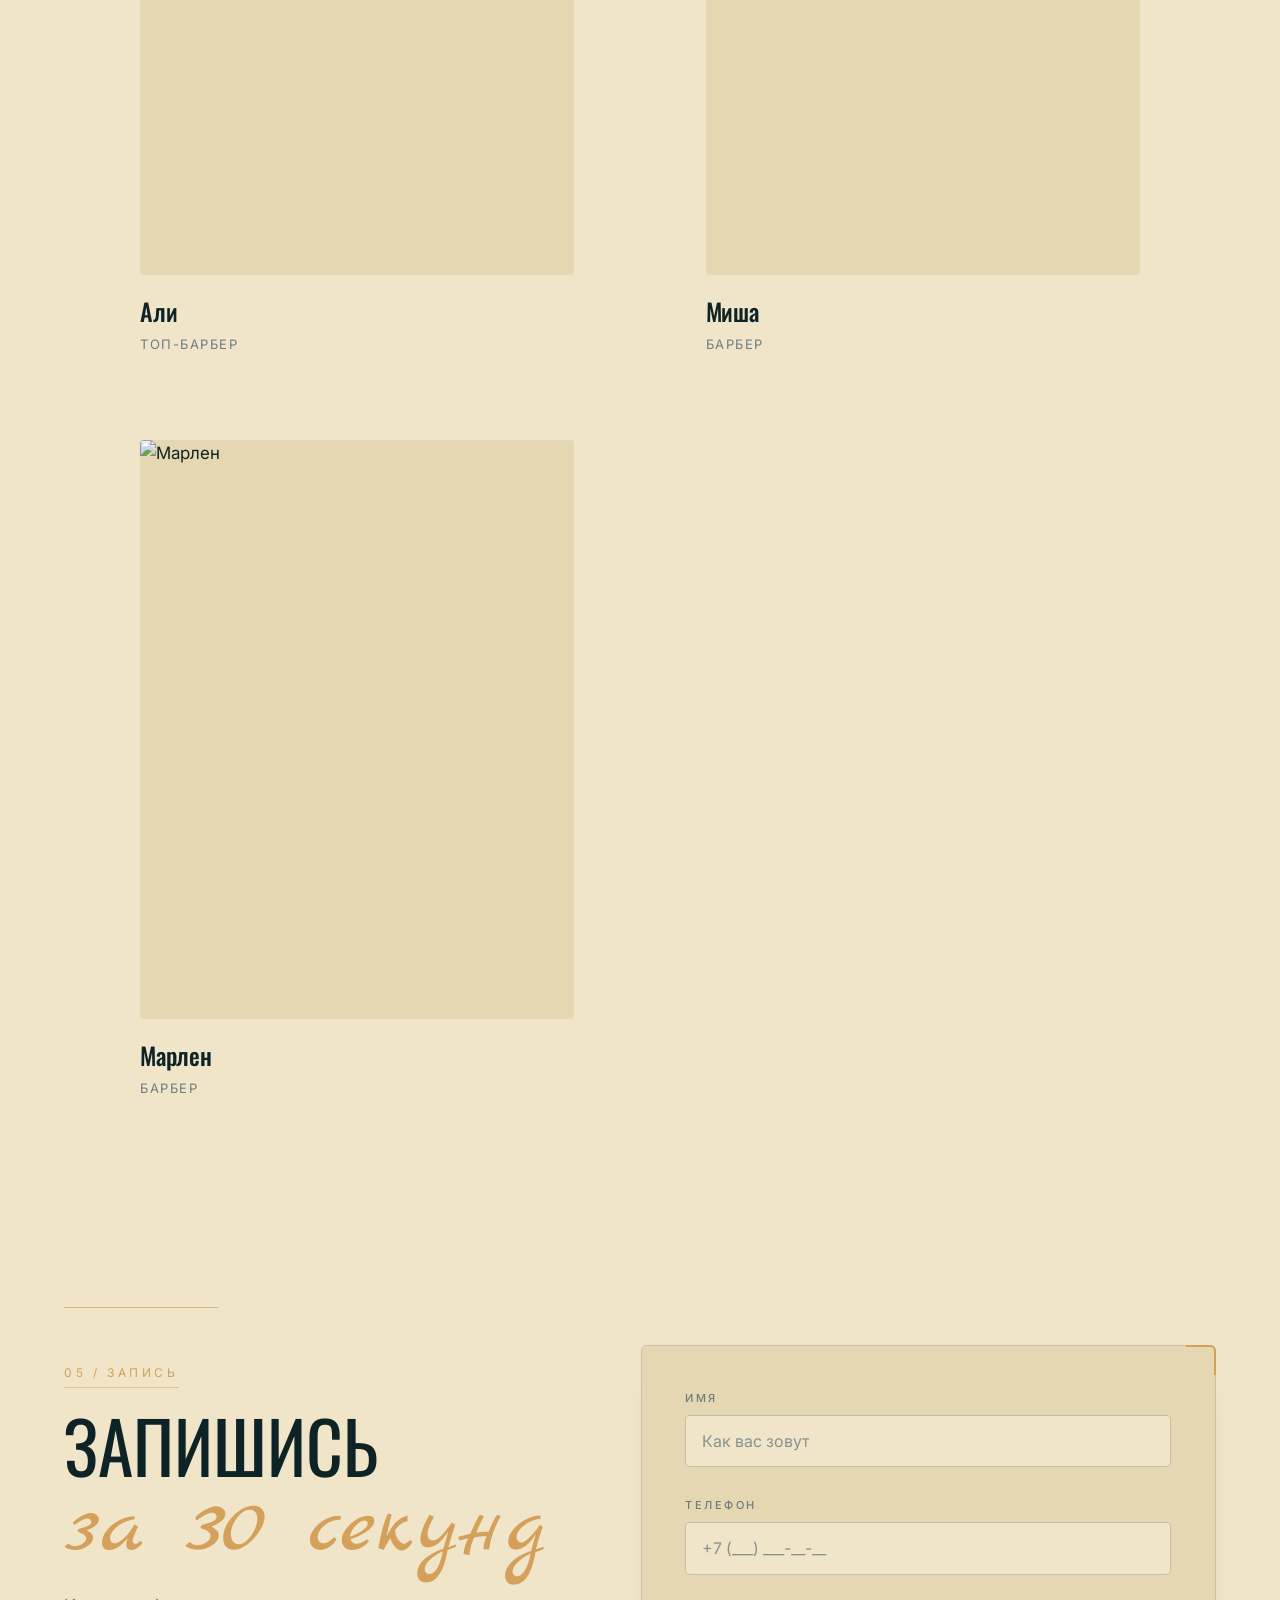
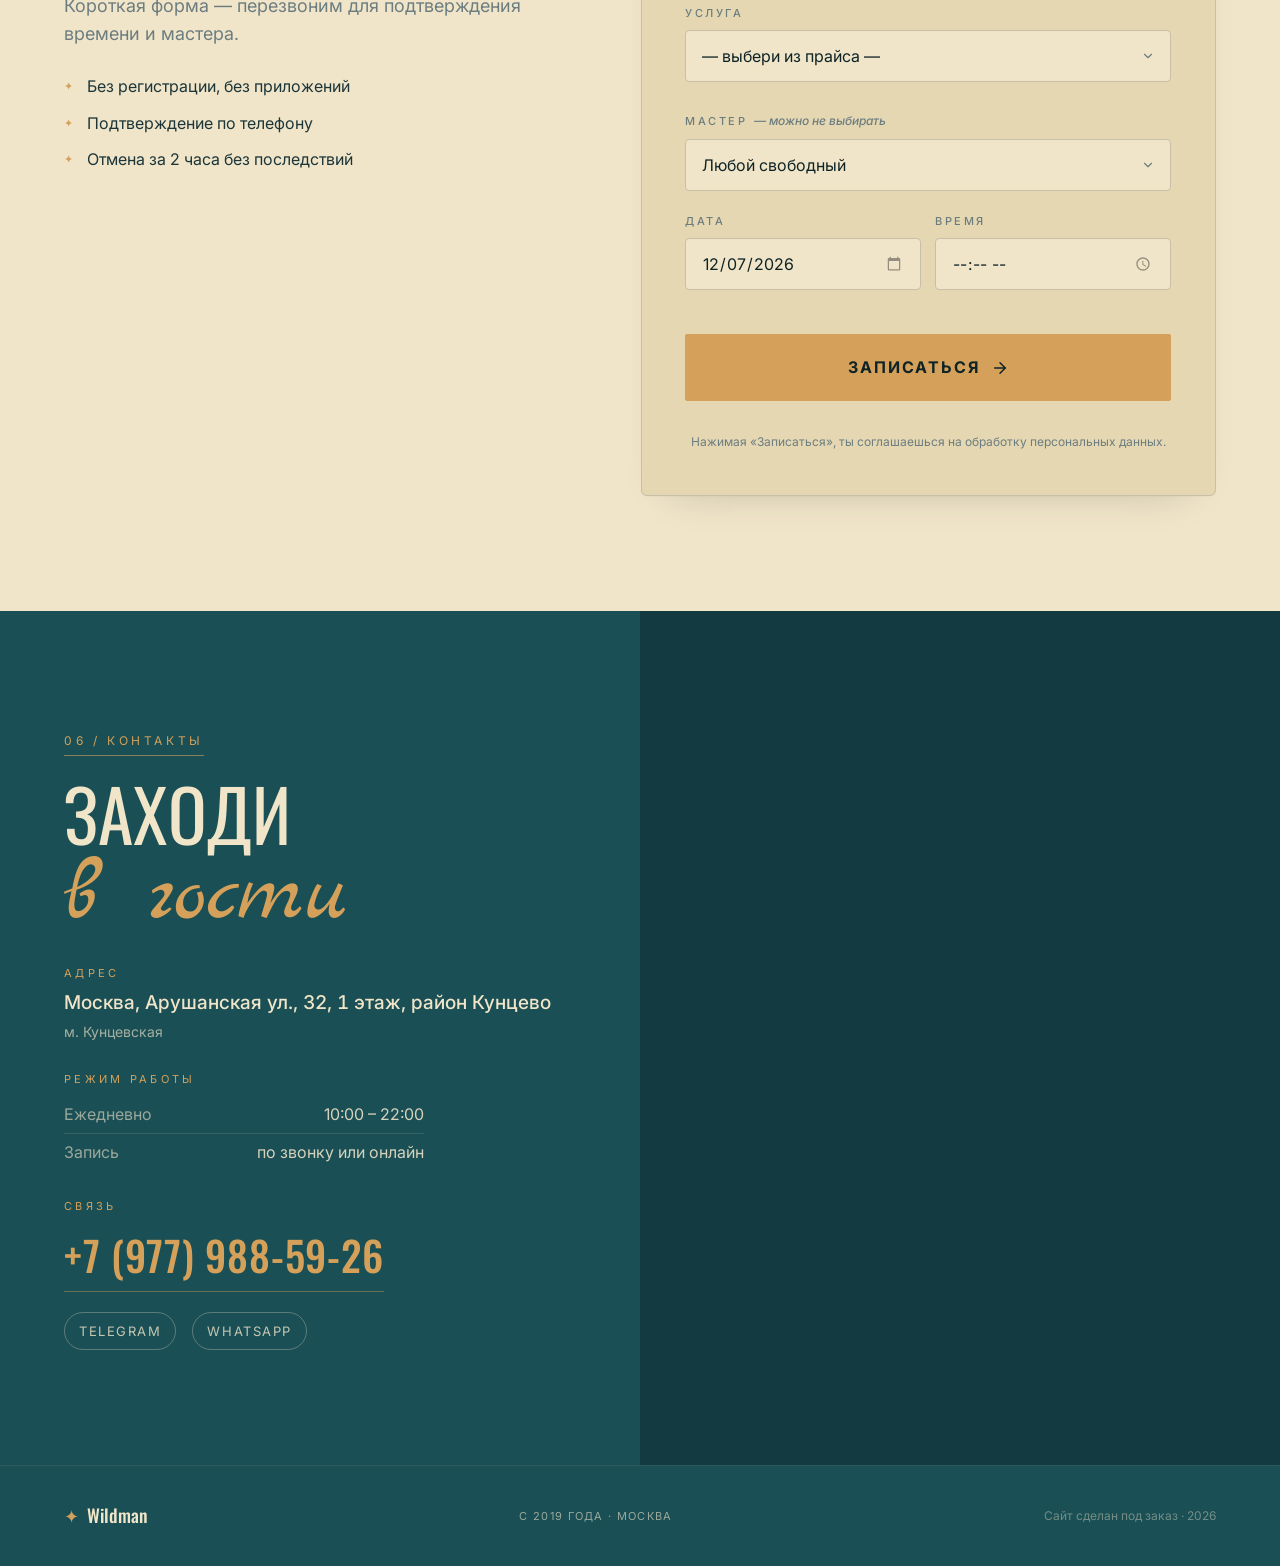
==== commit 6410c266: "Галерея: убрал фото интерьера — оставил только 5 фото стрижек (это раздел работ)" ====
--- a/index.html
+++ b/index.html
@@ -275,7 +275,7 @@
     <span class="fab__label">Записаться</span>
   </a>
 
-  <script src="config.js?v=3"></script>
+  <script src="config.js?v=5"></script>
   <script src="script.js?v=1"></script>
 </body>
 </html>
